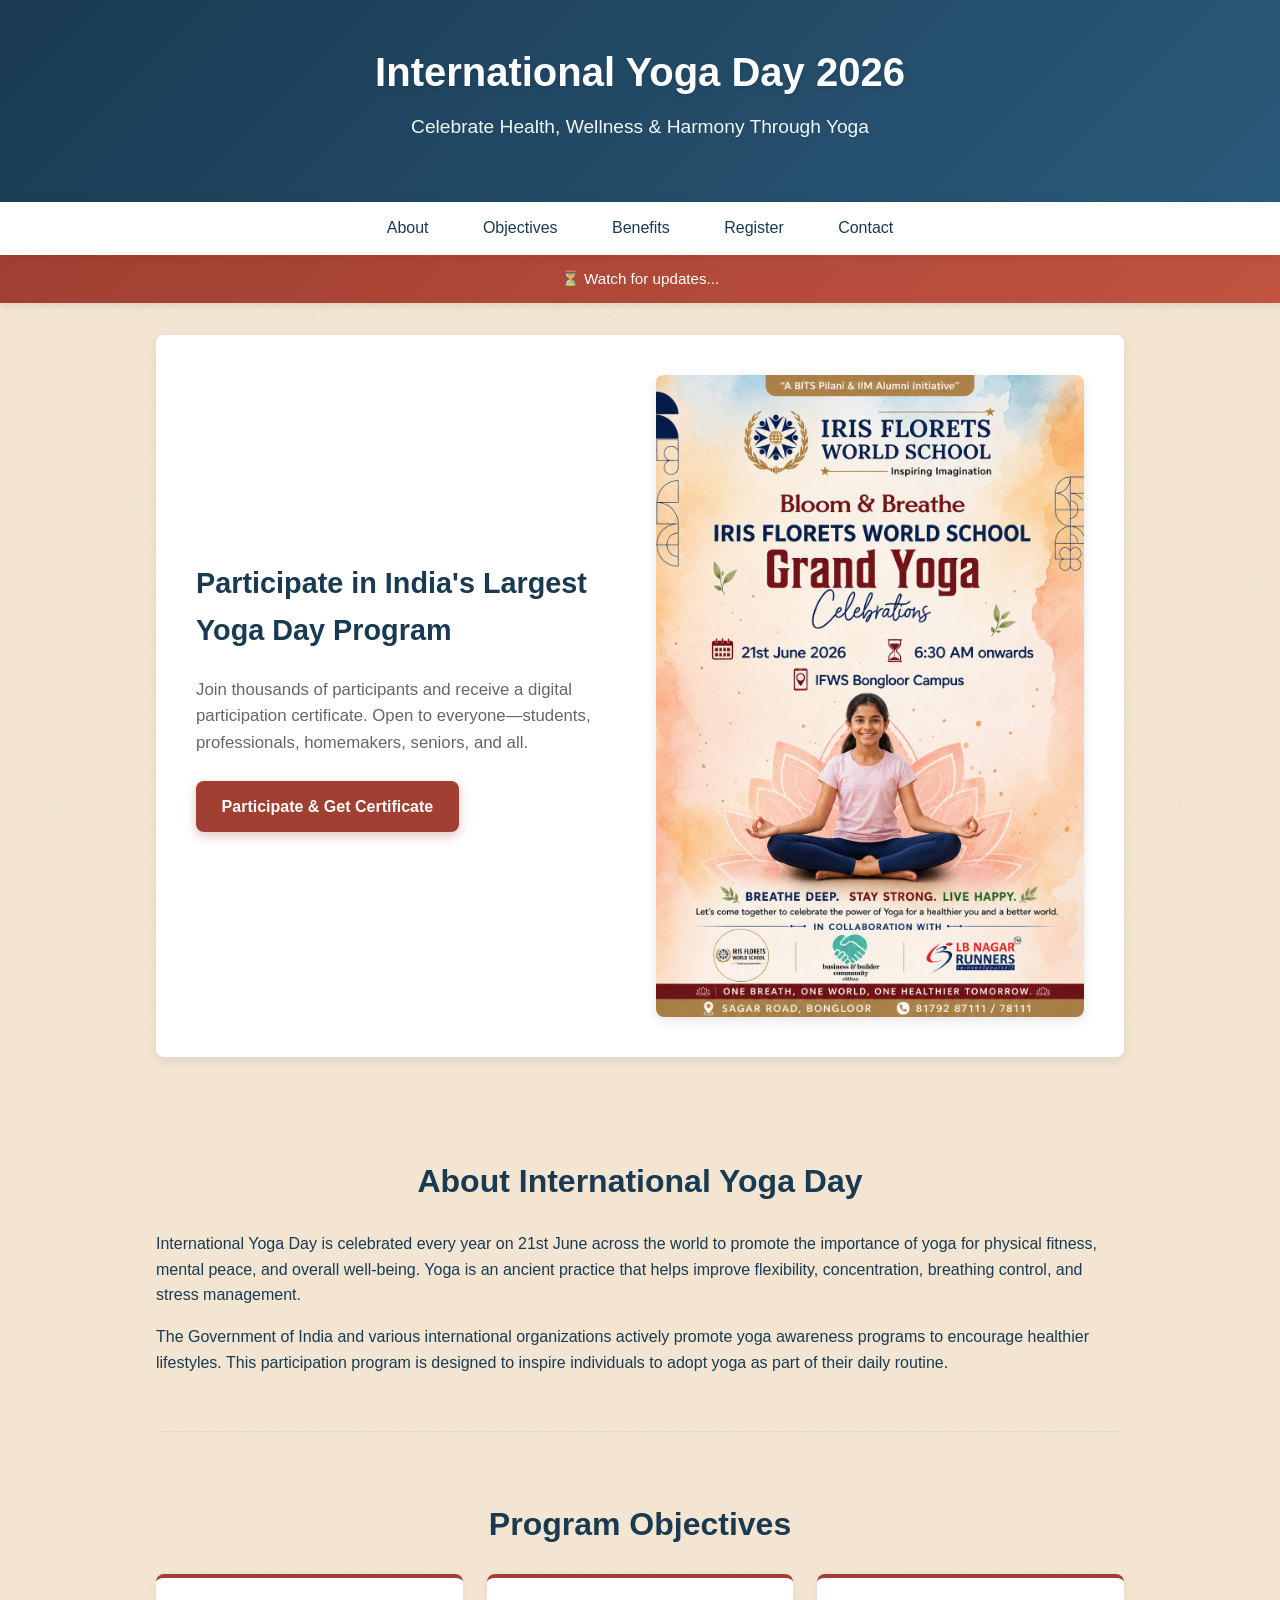
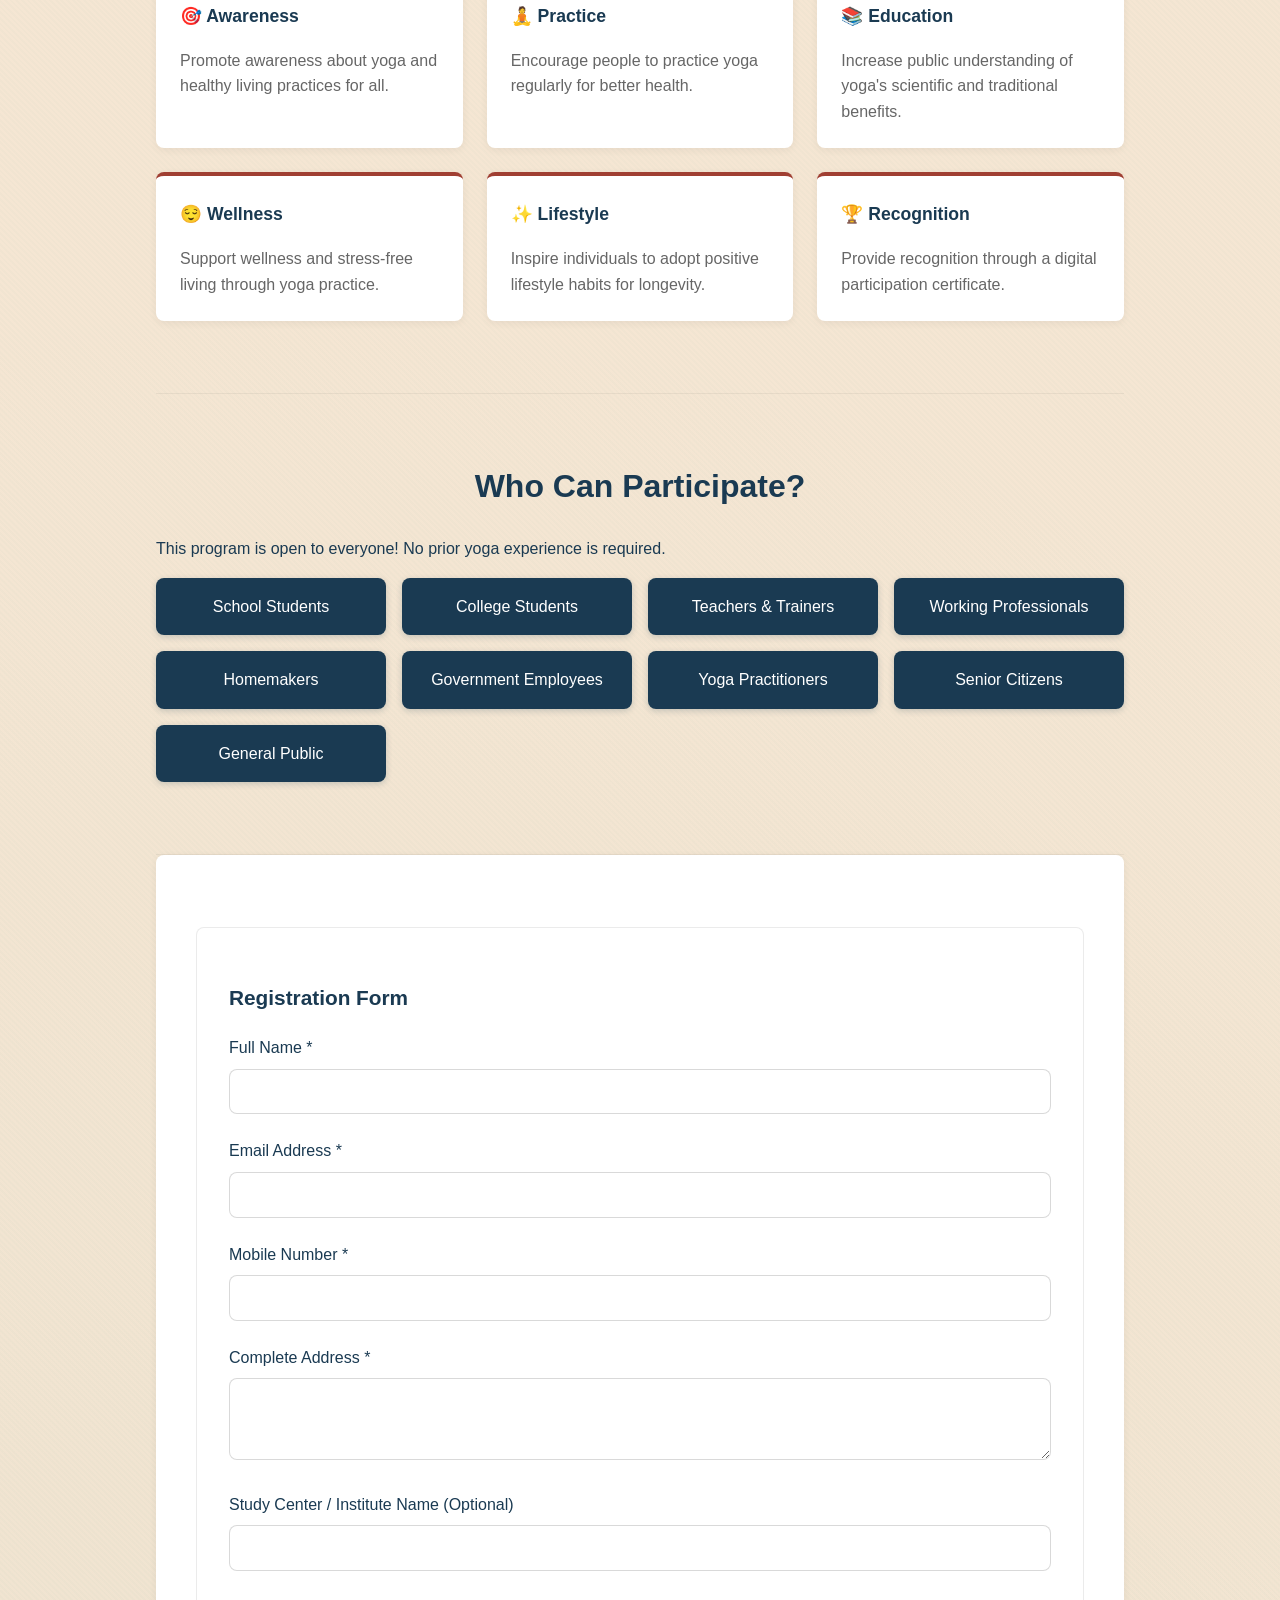
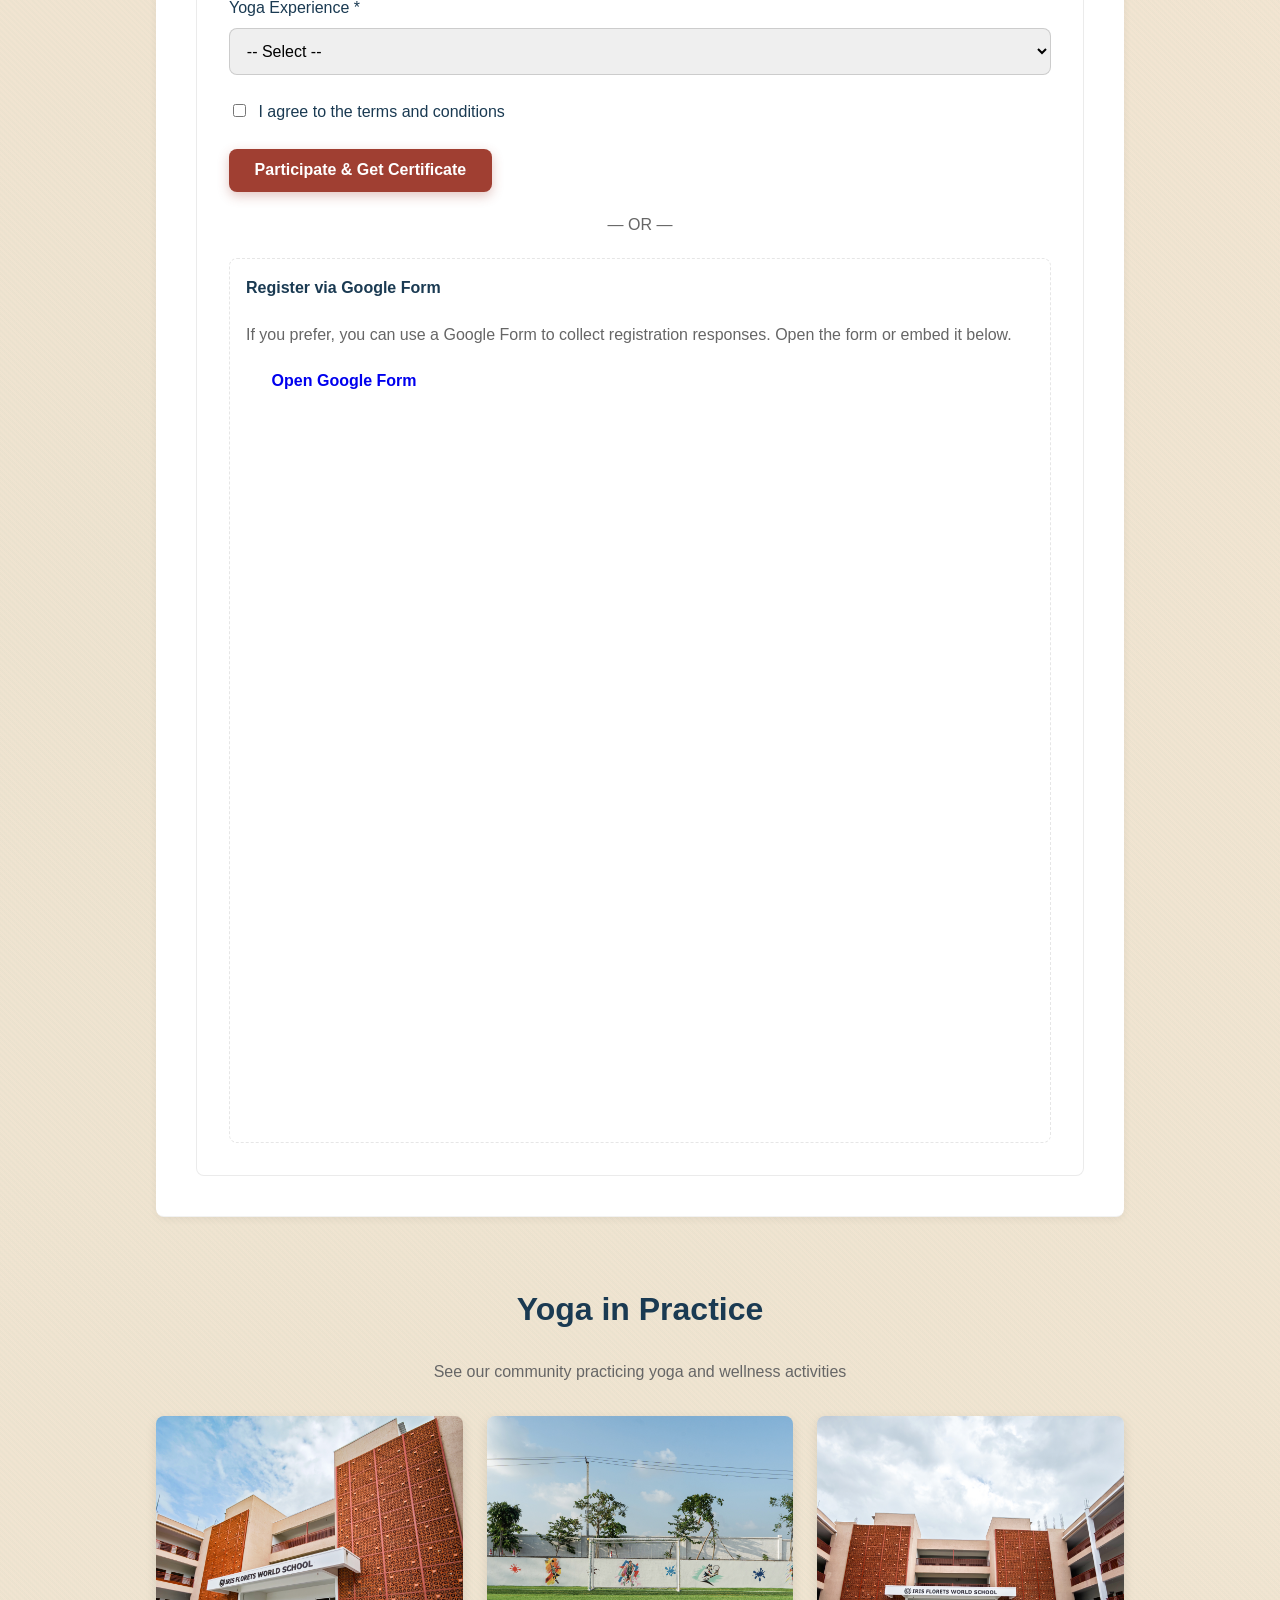
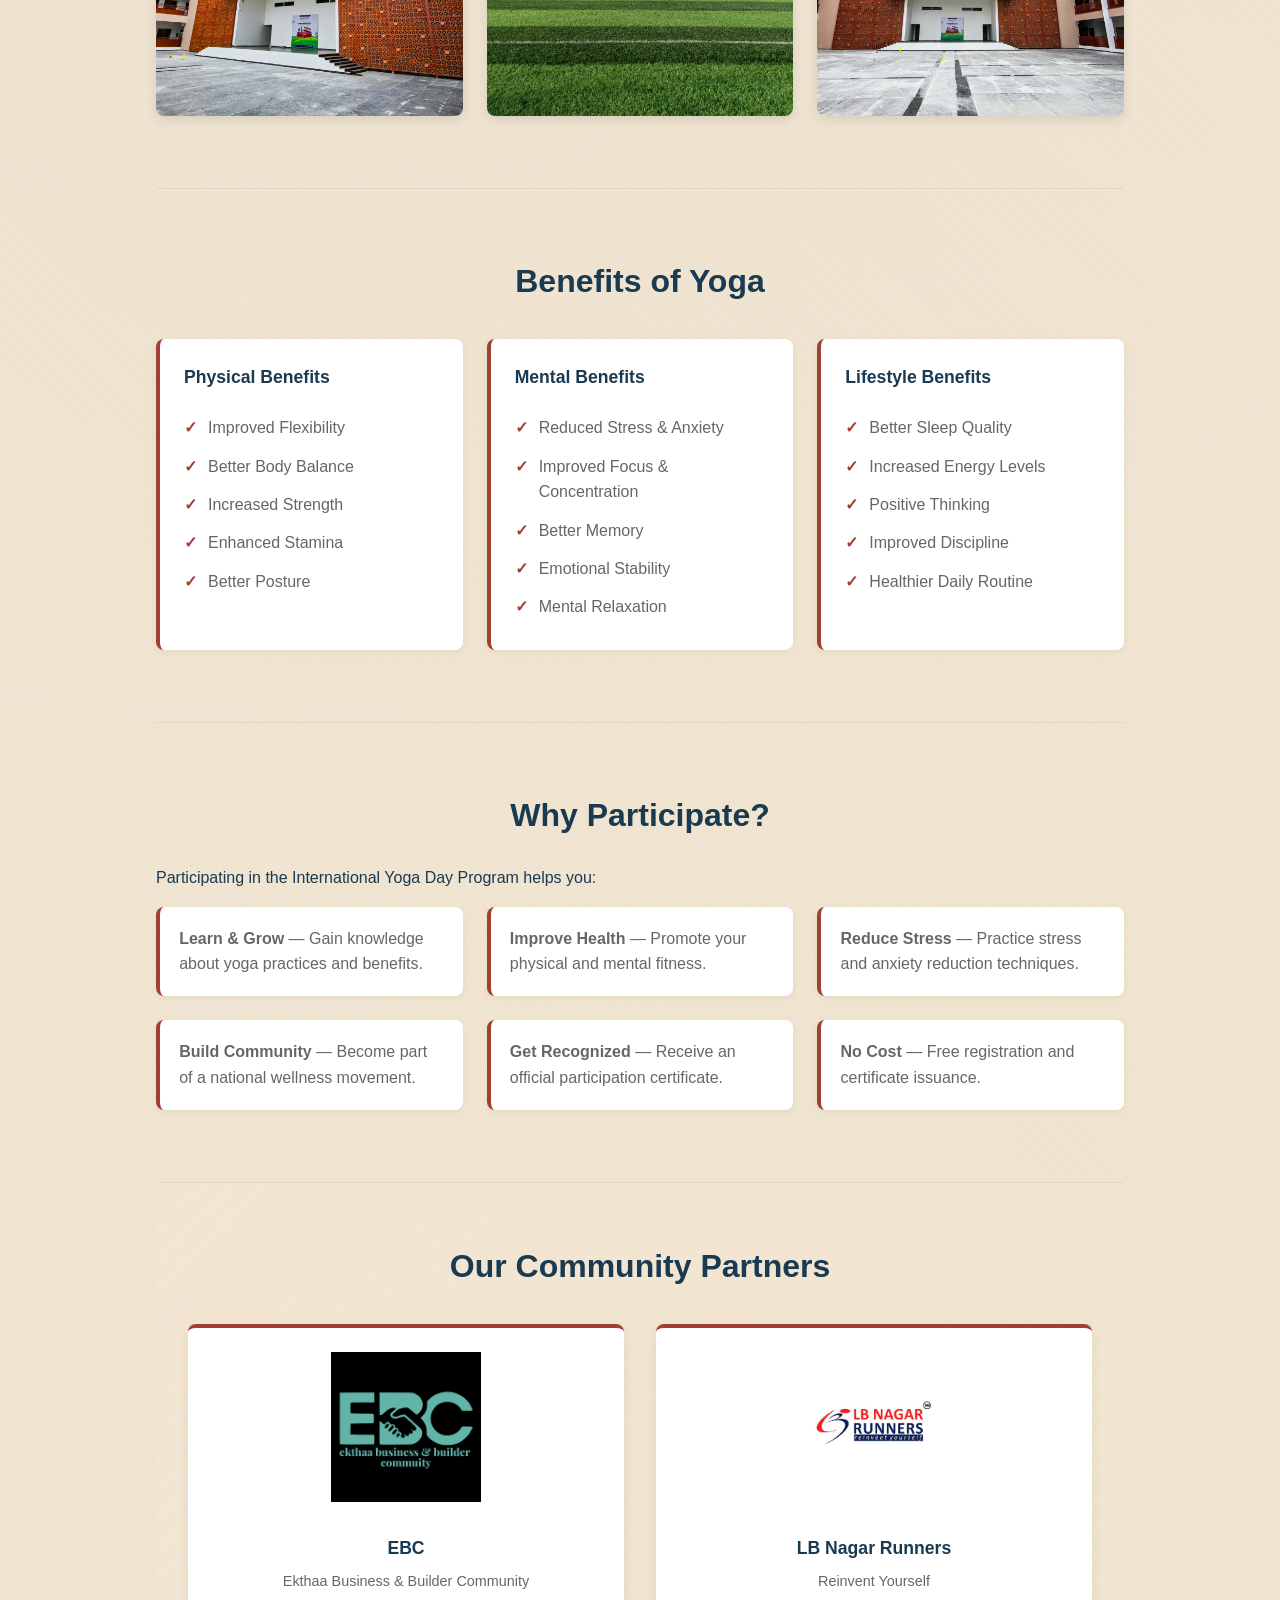
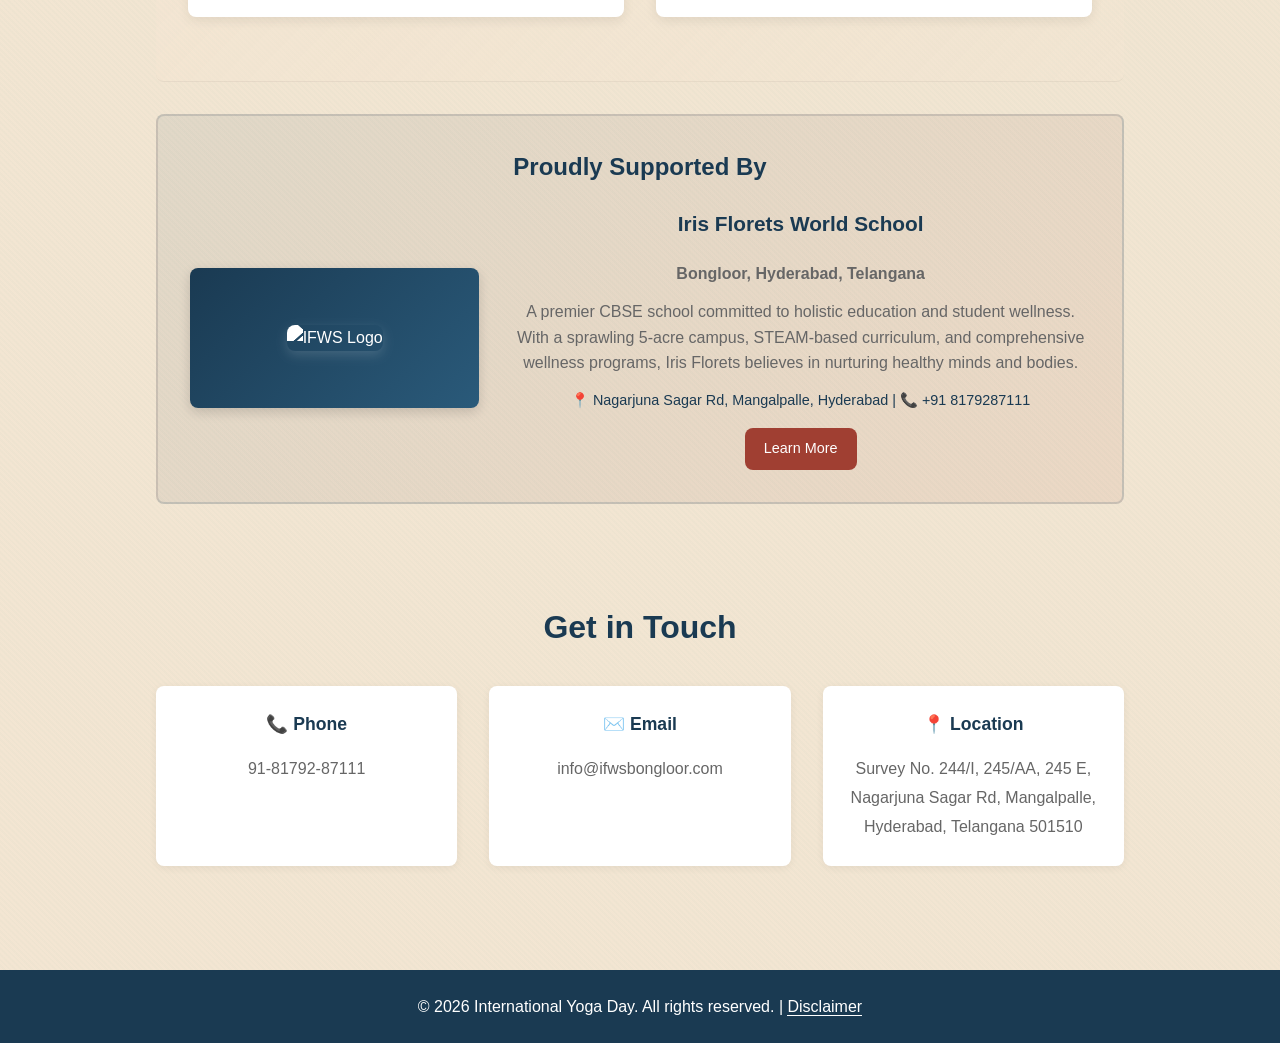
==== served_index.html @ ea33bbc0 "yogaday" ====
<!doctype html>
<html lang="en">
<head>
  <meta charset="utf-8" />
  <meta name="viewport" content="width=device-width,initial-scale=1" />
  <title>International Yoga Day 2026 — Participate & Get Certificate</title>
  <link rel="stylesheet" href="styles.css" />
  <script type="text/javascript" src="https://cdn.jsdelivr.net/npm/@emailjs/browser@3/dist/index.min.js"></script>
</head>
<body>
  <header class="site-header">
    <div class="container">
      <div class="header-content">
        <h1>International Yoga Day 2026</h1>
        <p class="subtitle">Celebrate Health, Wellness & Harmony Through Yoga</p>
      </div>
    </div>
  </header>

  <nav class="navbar">
    <div class="container">
      <ul>
        <li><a href="#about">About</a></li>
        <li><a href="#objectives">Objectives</a></li>
        <li><a href="#benefits">Benefits</a></li>
        <li><a href="#register">Register</a></li>
        <li><a href="#contact">Contact</a></li>
      </ul>
    </div>
  </nav>

  <div class="update-banner">
    <p>⏳ Watch for updates...</p>
  </div>

  <main class="container">
    <!-- Hero Section -->
    <section class="hero">
      <div class="hero-text">
        <h2>Participate in India's Largest Yoga Day Program</h2>
        <p>Join thousands of participants and receive a digital participation certificate. Open to everyone—students, professionals, homemakers, seniors, and all.</p>
        <a class="button button-primary" href="#register">Participate & Get Certificate</a>
      </div>
      <img class="hero-image" src="assets/whatsapp.jpg" alt="International Yoga Day" />
    </section>

    <!-- About Section -->
    <section id="about" class="section">
      <h2>About International Yoga Day</h2>
      <p>International Yoga Day is celebrated every year on 21st June across the world to promote the importance of yoga for physical fitness, mental peace, and overall well-being. Yoga is an ancient practice that helps improve flexibility, concentration, breathing control, and stress management.</p>
      <p>The Government of India and various international organizations actively promote yoga awareness programs to encourage healthier lifestyles. This participation program is designed to inspire individuals to adopt yoga as part of their daily routine.</p>
    </section>

    <!-- Objectives Section -->
    <section id="objectives" class="section">
      <h2>Program Objectives</h2>
      <div class="grid-2">
        <div class="card">
          <h3>🎯 Awareness</h3>
          <p>Promote awareness about yoga and healthy living practices for all.</p>
        </div>
        <div class="card">
          <h3>🧘 Practice</h3>
          <p>Encourage people to practice yoga regularly for better health.</p>
        </div>
        <div class="card">
          <h3>📚 Education</h3>
          <p>Increase public understanding of yoga's scientific and traditional benefits.</p>
        </div>
        <div class="card">
          <h3>😌 Wellness</h3>
          <p>Support wellness and stress-free living through yoga practice.</p>
        </div>
        <div class="card">
          <h3>✨ Lifestyle</h3>
          <p>Inspire individuals to adopt positive lifestyle habits for longevity.</p>
        </div>
        <div class="card">
          <h3>🏆 Recognition</h3>
          <p>Provide recognition through a digital participation certificate.</p>
        </div>
      </div>
    </section>

    <!-- Who Can Participate -->
    <section class="section">
      <h2>Who Can Participate?</h2>
      <p>This program is open to everyone! No prior yoga experience is required.</p>
      <div class="grid-3">
        <div class="participant-type">School Students</div>
        <div class="participant-type">College Students</div>
        <div class="participant-type">Teachers & Trainers</div>
        <div class="participant-type">Working Professionals</div>
        <div class="participant-type">Homemakers</div>
        <div class="participant-type">Government Employees</div>
        <div class="participant-type">Yoga Practitioners</div>
        <div class="participant-type">Senior Citizens</div>
        <div class="participant-type">General Public</div>
      </div>
    </section>

    <!-- Registration Section -->
    <section id="register" class="section registration-section">
      <div class="form-container">
        <h3>Registration Form</h3>
        <form id="yogaForm" onsubmit="handleFormSubmit(event)">
          <div class="form-group">
            <label for="fullname">Full Name *</label>
            <input type="text" id="fullname" name="fullname" required>
          </div>
          <div class="form-group">
            <label for="email">Email Address *</label>
            <input type="email" id="email" name="email" required>
          </div>
          <div class="form-group">
            <label for="mobile">Mobile Number *</label>
            <input type="tel" id="mobile" name="mobile" required>
          </div>
          <div class="form-group">
            <label for="address">Complete Address *</label>
            <textarea id="address" name="address" required rows="3"></textarea>
          </div>
          <div class="form-group">
            <label for="center">Study Center / Institute Name (Optional)</label>
            <input type="text" id="center" name="center">
          </div>
          <div class="form-group">
            <label for="experience">Yoga Experience *</label>
            <select id="experience" name="experience" required>
              <option value="">-- Select --</option>
              <option value="beginner">Beginner (No experience)</option>
              <option value="intermediate">Intermediate (1-2 years)</option>
              <option value="advanced">Advanced (2+ years)</option>
            </select>
          </div>
          <div class="form-group">
            <label>
              <input type="checkbox" name="agree" required>
              I agree to the terms and conditions
            </label>
          </div>
          <button type="submit" class="button button-primary">Participate & Get Certificate</button>
        </form>
        <div id="successMessage" style="display:none;" class="success-message">
          ✓ Registration successful! Your certificate number is: <strong id="certNumber"></strong>
        </div>

        <div class="or-separator" style="text-align:center; margin:1.25rem 0; color:var(--muted);">— OR —</div>

        <div id="googleFormSection" class="google-form-section" style="border:1px dashed #e6e6e6; padding:1rem; border-radius:8px;">
          <h4 style="margin-top:0;">Register via Google Form</h4>
          <p style="margin:0 0 0.5rem 0; color:var(--muted);">If you prefer, you can use a Google Form to collect registration responses. Open the form or embed it below.</p>
          <p style="margin:0 0 0.75rem 0;">
            <a id="openGoogleFormBtn" class="button" href="https://docs.google.com/forms/d/e/FORM_ID/viewform" target="_blank">Open Google Form</a>
          </p>
          <div class="google-form-embed" style="max-width:900px;">
            <!-- Replace FORM_ID in the src attribute with your Google Form's ID (see GOOGLE_FORM_SETUP.md) -->
            <iframe id="googleFormIframe" src="https://docs.google.com/forms/d/e/FORM_ID/viewform?embedded=true" width="100%" height="700" frameborder="0" marginheight="0" marginwidth="0">Loading…</iframe>
          </div>
        </div>
      </div>
    </section>

    <!-- Yoga Gallery Section -->
    <section class="section">
      <h2>Yoga in Practice</h2>
      <p style="text-align: center; color: var(--muted);">See our community practicing yoga and wellness activities</p>
      <div class="gallery">
        <div class="gallery-item">
          <img src="assets/yoga1.jpg" alt="Yoga practice session 1">
        </div>
        <div class="gallery-item">
          <img src="assets/yoga2.jpg" alt="Yoga practice session 2">
        </div>
        <div class="gallery-item">
          <img src="assets/yoga3.jpg" alt="Yoga practice session 3">
        </div>
      </div>
    </section>

    <!-- Benefits Section -->
    <section id="benefits" class="section">
      <h2>Benefits of Yoga</h2>
      <div class="benefits-grid">
        <div class="benefit-card">
          <h3>Physical Benefits</h3>
          <ul>
            <li>Improved Flexibility</li>
            <li>Better Body Balance</li>
            <li>Increased Strength</li>
            <li>Enhanced Stamina</li>
            <li>Better Posture</li>
          </ul>
        </div>
        <div class="benefit-card">
          <h3>Mental Benefits</h3>
          <ul>
            <li>Reduced Stress & Anxiety</li>
            <li>Improved Focus & Concentration</li>
            <li>Better Memory</li>
            <li>Emotional Stability</li>
            <li>Mental Relaxation</li>
          </ul>
        </div>
        <div class="benefit-card">
          <h3>Lifestyle Benefits</h3>
          <ul>
            <li>Better Sleep Quality</li>
            <li>Increased Energy Levels</li>
            <li>Positive Thinking</li>
            <li>Improved Discipline</li>
            <li>Healthier Daily Routine</li>
          </ul>
        </div>
      </div>
    </section>

    <!-- Why Participate Section -->
    <section class="section">
      <h2>Why Participate?</h2>
      <p>Participating in the International Yoga Day Program helps you:</p>
      <div class="grid-2">
        <div class="reason">
          <strong>Learn & Grow</strong> — Gain knowledge about yoga practices and benefits.
        </div>
        <div class="reason">
          <strong>Improve Health</strong> — Promote your physical and mental fitness.
        </div>
        <div class="reason">
          <strong>Reduce Stress</strong> — Practice stress and anxiety reduction techniques.
        </div>
        <div class="reason">
          <strong>Build Community</strong> — Become part of a national wellness movement.
        </div>
        <div class="reason">
          <strong>Get Recognized</strong> — Receive an official participation certificate.
        </div>
        <div class="reason">
          <strong>No Cost</strong> — Free registration and certificate issuance.
        </div>
      </div>
    </section>

    <!-- Sponsors Section -->
    <section class="section sponsors-section">
      <h2>Our Community Partners</h2>
      <div class="sponsors-grid">
        <div class="sponsor-card">
          <img src="assets/sponsor_ebc.jpg" alt="EBC - Ekthaa Business & Builder Community">
          <h3>EBC</h3>
          <p>Ekthaa Business & Builder Community</p>
        </div>
        <div class="sponsor-card">
          <img src="assets/sponsor_lbnagar.jpg" alt="LB Nagar Runners">
          <h3>LB Nagar Runners</h3>
          <p>Reinvent Yourself</p>
        </div>
      </div>
    </section>

    <!-- Proud Supporter Section -->
    <section class="sponsor-section">
      <h2 style="margin-top: 0;">Proudly Supported By</h2>
      <div class="sponsor-content">
        <div class="sponsor-logo">
          <div style="background: linear-gradient(135deg, var(--accent) 0%, var(--accent-light) 100%); padding: 1.5rem; border-radius: 8px; box-shadow: 0 4px 12px rgba(0,0,0,0.15); display: flex; align-items: center; justify-content: center; min-height: 140px;">
            <img src="assets/IFWS_Logo.pdf" alt="IFWS Logo" style="max-width: 120px; height: auto; filter: brightness(0) invert(1);">
          </div>
        </div>
        <div class="sponsor-info">
          <h3>Iris Florets World School</h3>
          <p><strong>Bongloor, Hyderabad, Telangana</strong></p>
          <p>A premier CBSE school committed to holistic education and student wellness. With a sprawling 5-acre campus, STEAM-based curriculum, and comprehensive wellness programs, Iris Florets believes in nurturing healthy minds and bodies.</p>
          <p style="margin-bottom: 0; font-size: 0.9rem; color: var(--accent);">📍 Nagarjuna Sagar Rd, Mangalpalle, Hyderabad | 📞 +91 8179287111</p>
          <a href="https://ifwsbongloor.com/cbse-school-in-bongloor-hyderabad/" class="sponsor-link" target="_blank">Learn More</a>
        </div>
      </div>
    </section>

    <!-- Contact Section -->
    <section id="contact" class="section contact-section">
      <h2>Get in Touch</h2>
      <div class="contact-info">
        <div class="contact-item">
          <h3>📞 Phone</h3>
          <p>91-81792-87111</p>
        </div>
        <div class="contact-item">
          <h3>✉️ Email</h3>
          <p>info@ifwsbongloor.com</p>
        </div>
        <div class="contact-item">
          <h3>📍 Location</h3>
          <p>Survey No. 244/I, 245/AA, 245 E, Nagarjuna Sagar Rd, Mangalpalle, Hyderabad, Telangana 501510</p>
        </div>
      </div>
    </section>
  </main>

  <footer class="site-footer">
    <div class="container">
      <p>&copy; 2026 International Yoga Day. All rights reserved. | <a href="#disclaimer">Disclaimer</a></p>
    </div>
  </footer>

  <script>
    // Initialize EmailJS (configure with your EmailJS public key)
    // Sign up at https://www.emailjs.com and replace the placeholder below
    // Use the public key from your EmailJS account (Account → API Keys)
    emailjs.init("YOUR_PUBLIC_KEY_HERE"); // Replace with your EmailJS public key

    const EMAILJS_SERVICE_ID = "YOUR_SERVICE_ID_HERE"; // Replace with your service ID (e.g. service_xxxxxx)
    const EMAILJS_TEMPLATE_ID = "YOUR_TEMPLATE_ID_HERE"; // Replace with your template ID (e.g. template_xxxxxx)

    // Generate unique registration ID
    function generateRegistrationId() {
      const timestamp = Date.now().toString().slice(-6);
      const random = Math.floor(Math.random() * 900) + 100;
      return `IYD-${new Date().getFullYear()}-${timestamp}${random}`;
    }

    async function handleFormSubmit(event) {
      event.preventDefault();
      
      const name = document.getElementById('fullname').value;
      const email = document.getElementById('email').value;
      const mobile = document.getElementById('mobile').value;
      const address = document.getElementById('address').value;
      const center = document.getElementById('center').value;
      const experience = document.getElementById('experience').value;
      
      const regId = generateRegistrationId();
      
      // Show loading state
      const submitBtn = document.querySelector('button[type="submit"]');
      const originalText = submitBtn.textContent;
      submitBtn.disabled = true;
      submitBtn.textContent = 'Processing...';
      
      try {
        // Send email to participant
        const participantResponse = await emailjs.send(EMAILJS_SERVICE_ID, EMAILJS_TEMPLATE_ID, {
          to_email: email,
          to_name: name,
          reg_id: regId,
          participant_name: name,
          participant_email: email,
          participant_mobile: mobile,
          participant_address: address,
          participant_center: center || 'Not specified',
          participant_experience: experience,
          email_type: 'participant'
        });

        // Send email to admin
        const adminResponse = await emailjs.send(EMAILJS_SERVICE_ID, EMAILJS_TEMPLATE_ID, {
          to_email: 'ifwsbonglooryogaday@gmail.com',
          to_name: 'Yoga Day Admin',
          reg_id: regId,
          participant_name: name,
          participant_email: email,
          participant_mobile: mobile,
          participant_address: address,
          participant_center: center || 'Not specified',
          participant_experience: experience,
          email_type: 'admin',
          submission_date: new Date().toLocaleString()
        });

        // Store in localStorage
        const registration = {
          name, email, mobile, address, center, experience,
          regId,
          date: new Date().toISOString()
        };
        localStorage.setItem('yogaReg_' + regId, JSON.stringify(registration));
        
        // Show success message
        document.getElementById('yogaForm').style.display = 'none';
        document.getElementById('successMessage').style.display = 'block';
        document.getElementById('successMessage').innerHTML = `
          <div style="text-align: center; padding: 2rem;">
            <h3 style="color: var(--secondary); margin-bottom: 1rem;">✓ Registration Successful!</h3>
            <p style="font-size: 1rem; margin: 0.5rem 0;">Your unique Registration ID:</p>
            <p style="font-size: 1.4rem; font-weight: bold; color: var(--accent); margin: 1rem 0; font-family: monospace;">
              ${regId}
            </p>
            <p style="font-size: 0.9rem; color: var(--muted); margin: 1rem 0;">
              A confirmation email has been sent to <strong>${email}</strong>
            </p>
            <p style="font-size: 0.85rem; color: var(--muted);">
              Please keep your Registration ID for future reference
            </p>
          </div>
        `;
        
        document.getElementById('successMessage').scrollIntoView({ behavior: 'smooth' });
      } catch (error) {
        console.error('Error sending email:', error);
        
        // Store registration locally even if email fails
        const registration = {
          name, email, mobile, address, center, experience,
          regId,
          date: new Date().toISOString(),
          emailSent: false
        };
        localStorage.setItem('yogaReg_' + regId, JSON.stringify(registration));
        
        // Show success message with warning
        document.getElementById('yogaForm').style.display = 'none';
        document.getElementById('successMessage').style.display = 'block';
        document.getElementById('successMessage').innerHTML = `
          <div style="text-align: center; padding: 2rem;">
            <h3 style="color: var(--secondary); margin-bottom: 1rem;">✓ Registration Successful!</h3>
            <p style="font-size: 1rem; margin: 0.5rem 0;">Your unique Registration ID:</p>
            <p style="font-size: 1.4rem; font-weight: bold; color: var(--accent); margin: 1rem 0; font-family: monospace;">
              ${regId}
            </p>
            <p style="font-size: 0.9rem; color: var(--secondary); margin: 1rem 0;">
              ⚠️ Email service is not configured. Please contact us at info@ifwsbongloor.com
            </p>
          </div>
        `;
        
        document.getElementById('successMessage').scrollIntoView({ behavior: 'smooth' });
      }
      
      submitBtn.disabled = false;
      submitBtn.textContent = originalText;
    }

    // Smooth scrolling for navigation
    document.querySelectorAll('a[href^="#"]').forEach(anchor => {
      anchor.addEventListener('click', function (e) {
        e.preventDefault();
        const target = document.querySelector(this.getAttribute('href'));
        if (target) {
          target.scrollIntoView({ behavior: 'smooth' });
        }
      });
    });
  </script>
</body>
</html>
---- styles.css ----
:root{
  --bg:#f5e6d3;
  --accent:#1a3a52;
  --accent-light:#2a5a7a;
  --secondary:#a03f32;
  --gold:#b8860b;
  --coral:#f4a090;
  --muted:#666;
  --text:#1a3a52;
  --maxw:1000px;
  --border-radius:8px;
}

* {
  box-sizing: border-box;
}

body {
  font-family: -apple-system, BlinkMacSystemFont, "Segoe UI", Roboto, Oxygen, Ubuntu, Cantarell, sans-serif;
  background: var(--bg);
  background-image: 
    radial-gradient(circle at 20% 50%, rgba(43, 138, 114, 0.03) 0%, transparent 50%),
    radial-gradient(circle at 80% 80%, rgba(103, 195, 164, 0.03) 0%, transparent 50%),
    repeating-linear-gradient(45deg, transparent, transparent 2px, rgba(43, 138, 114, 0.02) 2px, rgba(43, 138, 114, 0.02) 4px);
  color: var(--text);
  margin: 0;
  line-height: 1.6;
  position: relative;
}

body::before {
  content: '';
  position: fixed;
  top: 0;
  left: 0;
  right: 0;
  bottom: 0;
  background-image: 
    radial-gradient(circle at 25% 25%, rgba(103, 195, 164, 0.05) 1px, transparent 1px),
    radial-gradient(circle at 75% 75%, rgba(43, 138, 114, 0.05) 1px, transparent 1px);
  background-size: 50px 50px, 75px 75px;
  pointer-events: none;
  z-index: -1;
}

/* Layout */
.container {
  max-width: var(--maxw);
  margin: 0 auto;
  padding: 0 1rem;
}

/* Header */
.site-header {
  background: linear-gradient(135deg, #1a3a52 0%, #2a5a7a 100%);
  color: white;
  padding: 2.5rem 0;
  text-align: center;
}

.header-content {
  position: relative;
}

.site-header h1 {
  margin: 0;
  font-size: 2.5rem;
  font-weight: 700;
  text-shadow: 0 2px 4px rgba(0,0,0,0.1);
}

.site-header .subtitle {
  margin-top: 0.5rem;
  font-size: 1.2rem;
  opacity: 0.95;
  font-weight: 300;
}

/* Navigation */
.navbar {
  background: rgba(255,255,255,0.98);
  box-shadow: 0 2px 8px rgba(0,0,0,0.08);
  position: sticky;
  top: 0;
  z-index: 100;
}

.navbar ul {
  list-style: none;
  margin: 0;
  padding: 0;
  display: flex;
  flex-wrap: wrap;
  justify-content: center;
  gap: 1rem;
}

.navbar a {
  display: inline-block;
  padding: 0.8rem 1.2rem;
  text-decoration: none;
  color: var(--accent);
  font-weight: 500;
  border-bottom: 2px solid transparent;
  transition: all 0.3s ease;
}

.navbar a:hover {
  border-bottom-color: var(--secondary);
  color: var(--secondary);
}

/* Update Banner */
.update-banner {
  background: linear-gradient(135deg, var(--secondary) 0%, #c15340 100%);
  color: white;
  padding: 0.75rem;
  text-align: center;
  font-weight: 500;
  box-shadow: 0 2px 8px rgba(0,0,0,0.1);
}

.update-banner p {
  margin: 0;
  font-size: 0.95rem;
}

/* Gallery */
.gallery {
  display: grid;
  grid-template-columns: repeat(auto-fit, minmax(300px, 1fr));
  gap: 1.5rem;
  margin: 2rem 0;
}

.gallery-item {
  position: relative;
  border-radius: var(--border-radius);
  overflow: hidden;
  box-shadow: 0 4px 12px rgba(0,0,0,0.1);
  transition: transform 0.3s ease, box-shadow 0.3s ease;
}

.gallery-item:hover {
  transform: translateY(-8px);
  box-shadow: 0 8px 20px rgba(0,0,0,0.15);
}

.gallery-item img {
  width: 100%;
  height: 300px;
  object-fit: cover;
  display: block;
}

/* Sections */
.section {
  padding: 2.5rem 0;
  border-bottom: 1px solid rgba(0,0,0,0.05);
}

.section:last-of-type {
  border-bottom: none;
}

.section h2 {
  font-size: 2rem;
  color: var(--accent);
  margin-bottom: 1.5rem;
  text-align: center;
}

.section h3 {
  color: var(--accent);
  font-size: 1.3rem;
}

/* Hero */
.hero {
  background: white;
  border-radius: var(--border-radius);
  padding: 2.5rem;
  margin: 2rem 0;
  display: grid;
  grid-template-columns: 1fr 1fr;
  gap: 2rem;
  align-items: center;
  box-shadow: 0 4px 12px rgba(10,20,10,0.08);
}

.hero-text h2 {
  margin-top: 0;
  color: var(--accent);
  font-size: 1.8rem;
}

.hero-text p {
  color: var(--muted);
  font-size: 1.05rem;
  margin-bottom: 1.5rem;
}

.hero-image {
  display: block;
  width: 100%;
  height: auto;
  border-radius: var(--border-radius);
  object-fit: cover;
  box-shadow: 0 4px 12px rgba(0,0,0,0.1);
}

@media (max-width: 768px) {
  .hero {
    grid-template-columns: 1fr;
    padding: 1.5rem;
  }
}

/* Cards & Grid */
.grid-2 {
  display: grid;
  grid-template-columns: repeat(auto-fit, minmax(300px, 1fr));
  gap: 1.5rem;
  margin-bottom: 2rem;
}

.grid-3 {
  display: grid;
  grid-template-columns: repeat(auto-fit, minmax(200px, 1fr));
  gap: 1rem;
  margin-bottom: 2rem;
}

.card {
  background: white;
  padding: 1.5rem;
  border-radius: var(--border-radius);
  box-shadow: 0 2px 8px rgba(0,0,0,0.06);
  border-top: 4px solid var(--secondary);
  transition: transform 0.3s ease, box-shadow 0.3s ease;
}

.card:hover {
  transform: translateY(-4px);
  box-shadow: 0 6px 16px rgba(0,0,0,0.1);
}

.card h3 {
  margin-top: 0;
  font-size: 1.1rem;
}

.card p {
  margin: 0;
  color: var(--muted);
}

/* Participant Types */
.participant-type {
  background: var(--accent);
  color: white;
  padding: 1rem;
  border-radius: var(--border-radius);
  text-align: center;
  font-weight: 500;
  box-shadow: 0 2px 6px rgba(26,58,82,0.2);
}

/* Steps */
.steps {
  display: grid;
  grid-template-columns: repeat(auto-fit, minmax(150px, 1fr));
  gap: 1rem;
  margin: 2rem 0;
}

.step {
  text-align: center;
  padding: 1.5rem;
  background: white;
  border-radius: var(--border-radius);
  box-shadow: 0 2px 8px rgba(0,0,0,0.06);
}

.step-number {
  display: inline-block;
  width: 50px;
  height: 50px;
  background: var(--secondary);
  color: white;
  border-radius: 50%;
  line-height: 50px;
  font-weight: bold;
  font-size: 1.3rem;
  margin-bottom: 1rem;
}

.step h3 {
  margin: 0.5rem 0;
  font-size: 1rem;
}

.step p {
  color: var(--muted);
  font-size: 0.9rem;
  margin: 0;
}

/* Forms */
.registration-section {
  background: white;
  padding: 2.5rem;
  border-radius: var(--border-radius);
  box-shadow: 0 2px 8px rgba(0,0,0,0.06);
}

.form-container {
  background: white;
  padding: 2rem;
  border-radius: var(--border-radius);
  border: 1px solid rgba(0,0,0,0.08);
  margin-top: 2rem;
}

.form-group {
  margin-bottom: 1.5rem;
}

.form-group label {
  display: block;
  margin-bottom: 0.5rem;
  font-weight: 500;
  color: var(--text);
}

.form-group input,
.form-group textarea,
.form-group select {
  width: 100%;
  padding: 0.8rem;
  border: 1px solid rgba(0,0,0,0.15);
  border-radius: var(--border-radius);
  font-family: inherit;
  font-size: 1rem;
}

.form-group input:focus,
.form-group textarea:focus,
.form-group select:focus {
  outline: none;
  border-color: var(--accent);
  box-shadow: 0 0 0 3px rgba(43,138,114,0.1);
}

.form-group textarea {
  resize: vertical;
}

.form-group input[type="checkbox"] {
  width: auto;
  margin-right: 0.5rem;
}

/* Buttons */
.button {
  display: inline-block;
  padding: 0.8rem 1.6rem;
  border: none;
  border-radius: var(--border-radius);
  text-decoration: none;
  font-weight: 600;
  cursor: pointer;
  transition: all 0.3s ease;
  font-size: 1rem;
}

.button-primary {
  background: var(--secondary);
  color: white;
  box-shadow: 0 4px 12px rgba(160,63,50,0.3);
}

.button-primary:hover {
  background: #8B3E3E;
  box-shadow: 0 6px 16px rgba(160,63,50,0.4);
  transform: translateY(-2px);
}

.button-primary:active {
  transform: translateY(0);
}

/* Success Message */
.success-message {
  background: #e8f5e9;
  border: 2px solid #4caf50;
  color: #2e7d32;
  padding: 1.5rem;
  border-radius: var(--border-radius);
  margin-top: 2rem;
  font-size: 1.1rem;
  text-align: center;
}

/* Benefits */
.benefits-grid {
  display: grid;
  grid-template-columns: repeat(auto-fit, minmax(250px, 1fr));
  gap: 1.5rem;
  margin: 2rem 0;
}

.benefit-card {
  background: white;
  padding: 1.5rem;
  border-radius: var(--border-radius);
  box-shadow: 0 2px 8px rgba(0,0,0,0.06);
  border-left: 4px solid var(--secondary);
}

.benefit-card h3 {
  margin-top: 0;
  font-size: 1.1rem;
}

.benefit-card ul {
  list-style: none;
  padding: 0;
  margin: 0;
}

.benefit-card li {
  padding: 0.4rem 0;
  color: var(--muted);
  position: relative;
  padding-left: 1.5rem;
}

.benefit-card li:before {
  content: "✓";
  position: absolute;
  left: 0;
  color: var(--secondary);
  font-weight: bold;
}

/* Certificate Features */
.cert-feature {
  background: white;
  padding: 1.5rem;
  border-radius: var(--border-radius);
  box-shadow: 0 2px 8px rgba(0,0,0,0.06);
}

.cert-feature h3 {
  margin-top: 0;
  color: var(--accent);
}

.cert-feature ul {
  list-style: none;
  padding: 0;
  margin: 0;
}

.cert-feature li {
  padding: 0.5rem 0;
  color: var(--muted);
  position: relative;
  padding-left: 1.5rem;
}

.cert-feature li:before {
  content: "•";
  position: absolute;
  left: 0;
  color: var(--secondary);
  font-weight: bold;
}

/* Reasons */
.reason {
  background: white;
  padding: 1.2rem;
  border-radius: var(--border-radius);
  box-shadow: 0 2px 6px rgba(0,0,0,0.05);
  color: var(--muted);
  border-left: 4px solid var(--secondary);
}

/* FAQs */
.faq-container {
  display: grid;
  gap: 1.2rem;
  margin: 2rem 0;
}

.faq-item {
  background: white;
  padding: 1.5rem;
  border-radius: var(--border-radius);
  box-shadow: 0 2px 8px rgba(0,0,0,0.06);
  border-top: 3px solid var(--secondary);
}

.faq-item h3 {
  margin: 0 0 0.8rem 0;
  color: var(--accent);
  font-size: 1rem;
}

.faq-item p {
  margin: 0;
  color: var(--muted);
  line-height: 1.6;
}

/* Contact Section */
.contact-section {
  text-align: center;
}

.contact-info {
  display: grid;
  grid-template-columns: repeat(auto-fit, minmax(200px, 1fr));
  gap: 2rem;
  margin: 2rem 0;
}

.contact-item {
  background: white;
  padding: 1.5rem;
  border-radius: var(--border-radius);
  box-shadow: 0 2px 8px rgba(0,0,0,0.06);
}

.contact-item h3 {
  margin-top: 0;
  color: var(--accent);
  font-size: 1.1rem;
}

.contact-item p {
  margin: 0;
  color: var(--muted);
  line-height: 1.8;
}

/* Sponsor Section */
.sponsors-section {
  background: linear-gradient(135deg, rgba(245, 230, 211, 0.5) 0%, rgba(245, 230, 211, 0.3) 100%);
  border-radius: var(--border-radius);
  padding: 2rem;
}

.sponsors-grid {
  display: grid;
  grid-template-columns: repeat(auto-fit, minmax(250px, 1fr));
  gap: 2rem;
  margin: 2rem 0;
}

.sponsor-card {
  background: white;
  border-radius: var(--border-radius);
  padding: 1.5rem;
  text-align: center;
  box-shadow: 0 4px 12px rgba(0,0,0,0.08);
  transition: transform 0.3s ease, box-shadow 0.3s ease;
  border-top: 4px solid var(--secondary);
}

.sponsor-card:hover {
  transform: translateY(-8px);
  box-shadow: 0 8px 20px rgba(0,0,0,0.12);
}

.sponsor-card img {
  max-width: 200px;
  height: 150px;
  object-fit: contain;
  margin-bottom: 1rem;
}

.sponsor-card h3 {
  margin: 0.5rem 0;
  color: var(--accent);
  font-size: 1.1rem;
}

.sponsor-card p {
  margin: 0;
  color: var(--muted);
  font-size: 0.9rem;
}

/* Sponsor Section */
.sponsor-section {
  background: linear-gradient(135deg, rgba(26, 58, 82, 0.08) 0%, rgba(160, 63, 50, 0.08) 100%);
  border: 2px solid rgba(26, 58, 82, 0.15);
  border-radius: var(--border-radius);
  padding: 2rem;
  margin: 2rem 0;
  text-align: center;
}

.sponsor-content {
  display: grid;
  grid-template-columns: 1fr 2fr;
  gap: 2rem;
  align-items: center;
}

.sponsor-logo {
  text-align: center;
}

.sponsor-logo img {
  max-width: 150px;
  height: auto;
  border-radius: var(--border-radius);
  box-shadow: 0 4px 12px rgba(26, 58, 82, 0.15);
}

.sponsor-info h3 {
  margin-top: 0;
  color: var(--accent);
  font-size: 1.3rem;
}

.sponsor-info p {
  color: var(--muted);
  margin: 0.8rem 0;
}

.sponsor-link {
  display: inline-block;
  margin-top: 1rem;
  padding: 0.6rem 1.2rem;
  background: var(--secondary);
  color: white;
  text-decoration: none;
  border-radius: var(--border-radius);
  font-size: 0.9rem;
  transition: all 0.3s ease;
}

.sponsor-link:hover {
  background: #8B3E3E;
  box-shadow: 0 4px 12px rgba(160, 63, 50, 0.3);
}

@media (max-width: 768px) {
  .sponsor-content {
    grid-template-columns: 1fr;
    gap: 1rem;
  }

  .sponsor-section {
    padding: 1.5rem;
  }
}

/* Footer */
.site-footer {
  background: var(--accent);
  color: white;
  padding: 1.5rem 0;
  text-align: center;
  margin-top: 2rem;
}

.site-footer p {
  margin: 0;
}

.site-footer a {
  color: white;
  text-decoration: none;
  border-bottom: 1px solid white;
}

.site-footer a:hover {
  opacity: 0.8;
}

/* Responsive */
@media (max-width: 768px) {
  .site-header h1 {
    font-size: 1.8rem;
  }

  .site-header .subtitle {
    font-size: 1rem;
  }

  .navbar ul {
    gap: 0.5rem;
  }

  .navbar a {
    padding: 0.6rem 0.8rem;
    font-size: 0.9rem;
  }

  .section h2 {
    font-size: 1.5rem;
  }

  .hero-text h2 {
    font-size: 1.3rem;
  }

  .steps {
    grid-template-columns: repeat(2, 1fr);
  }
}
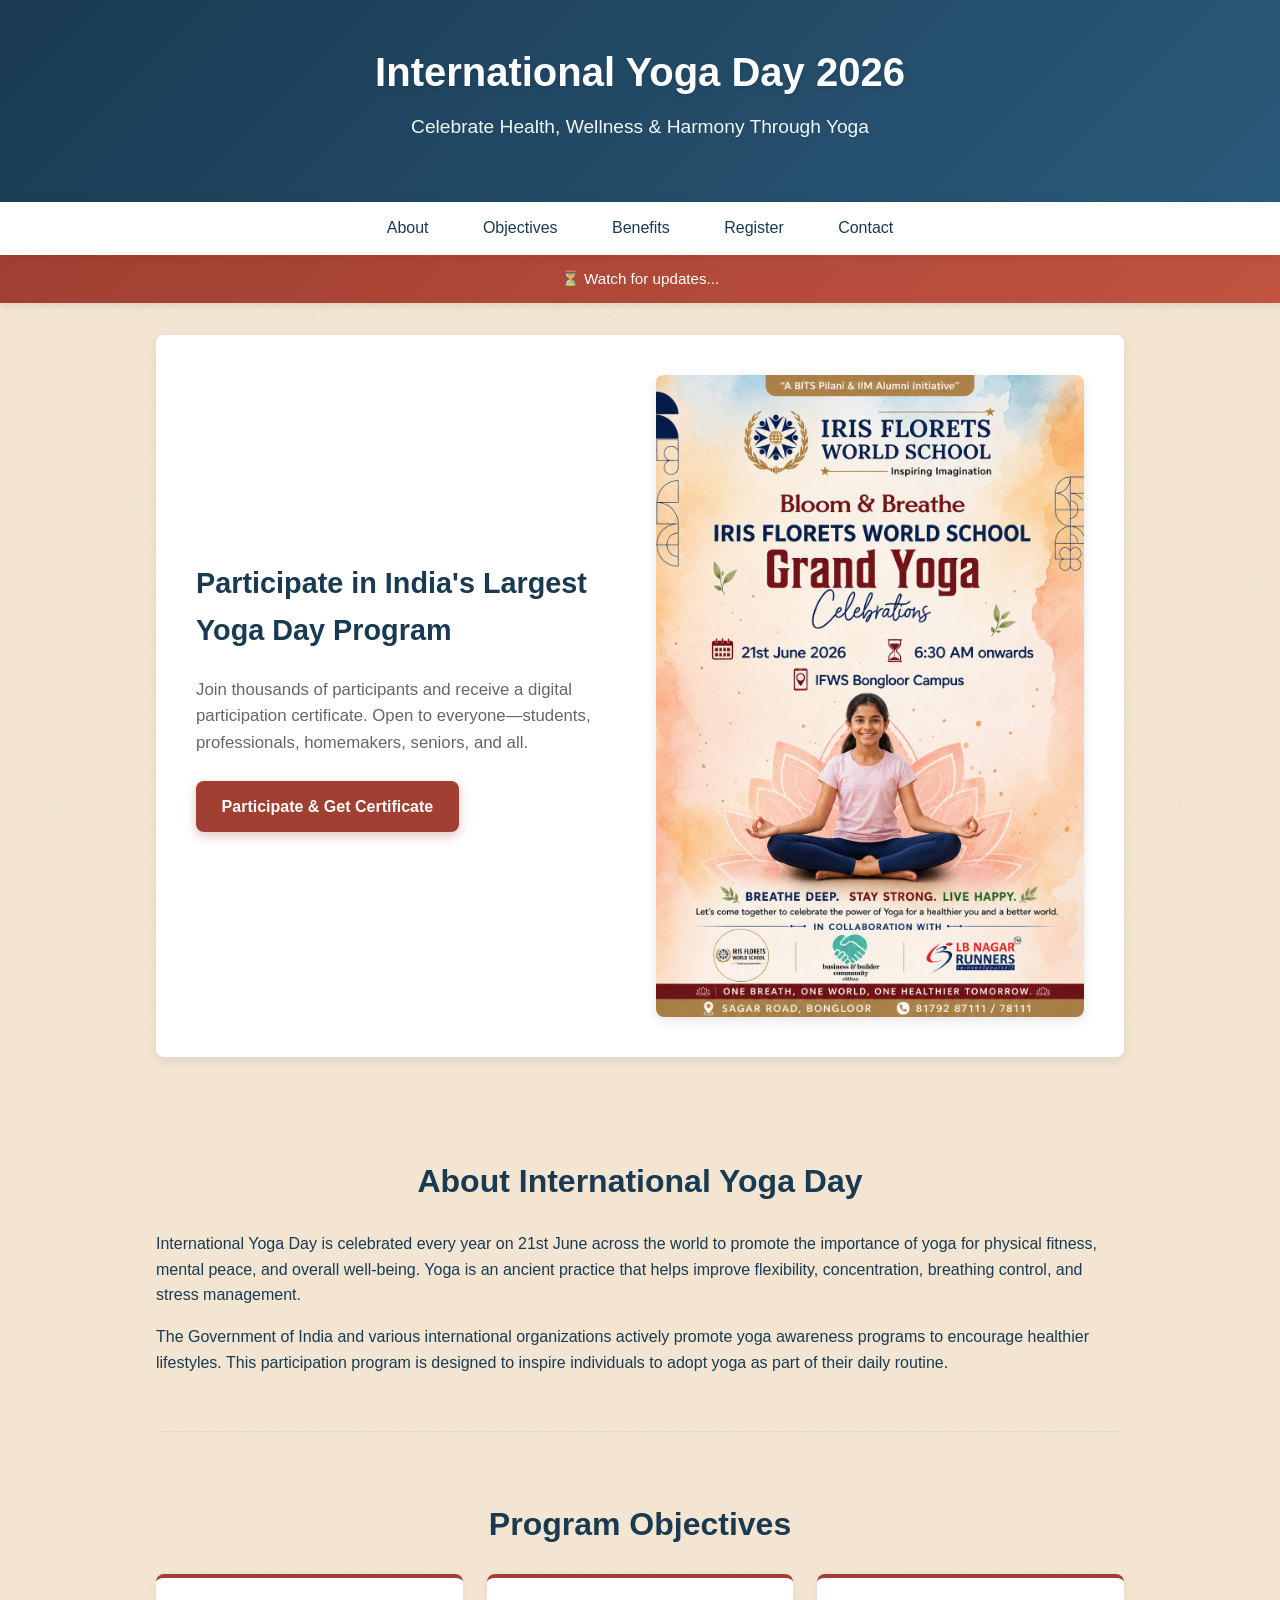
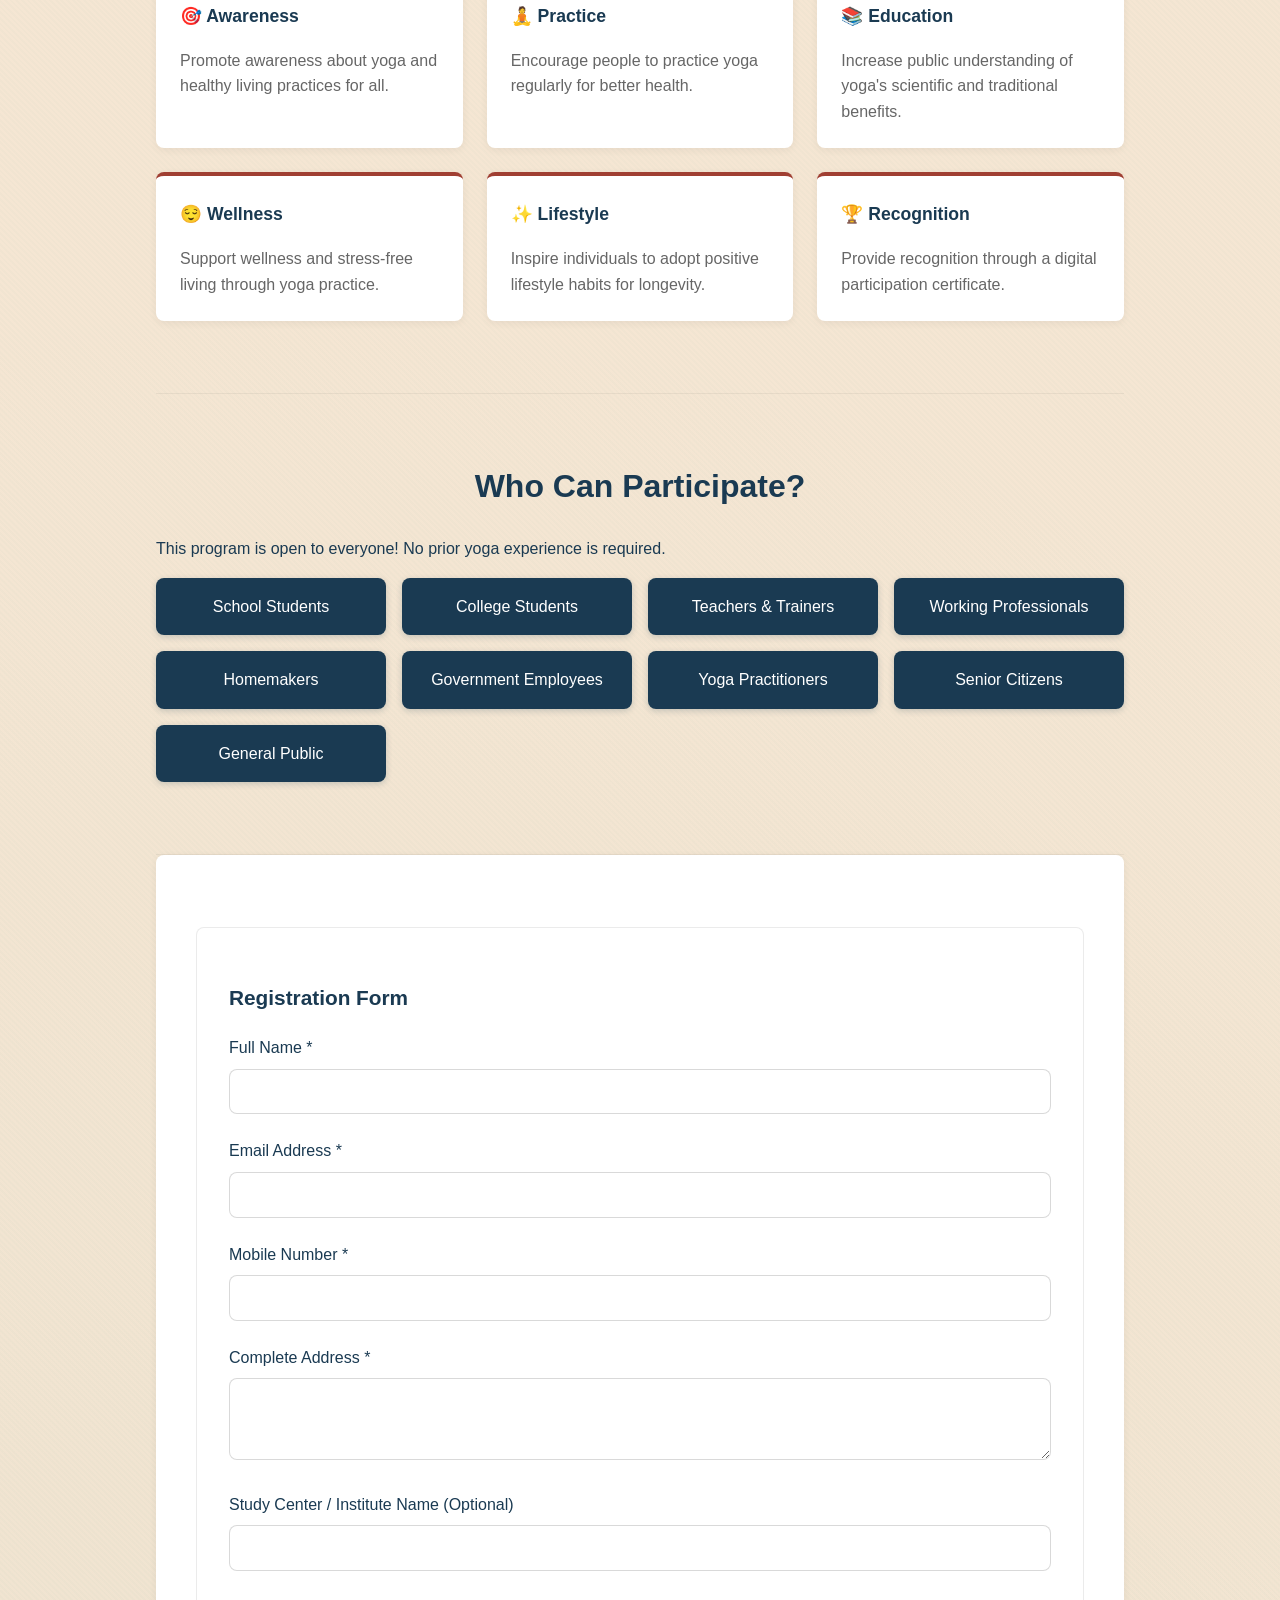
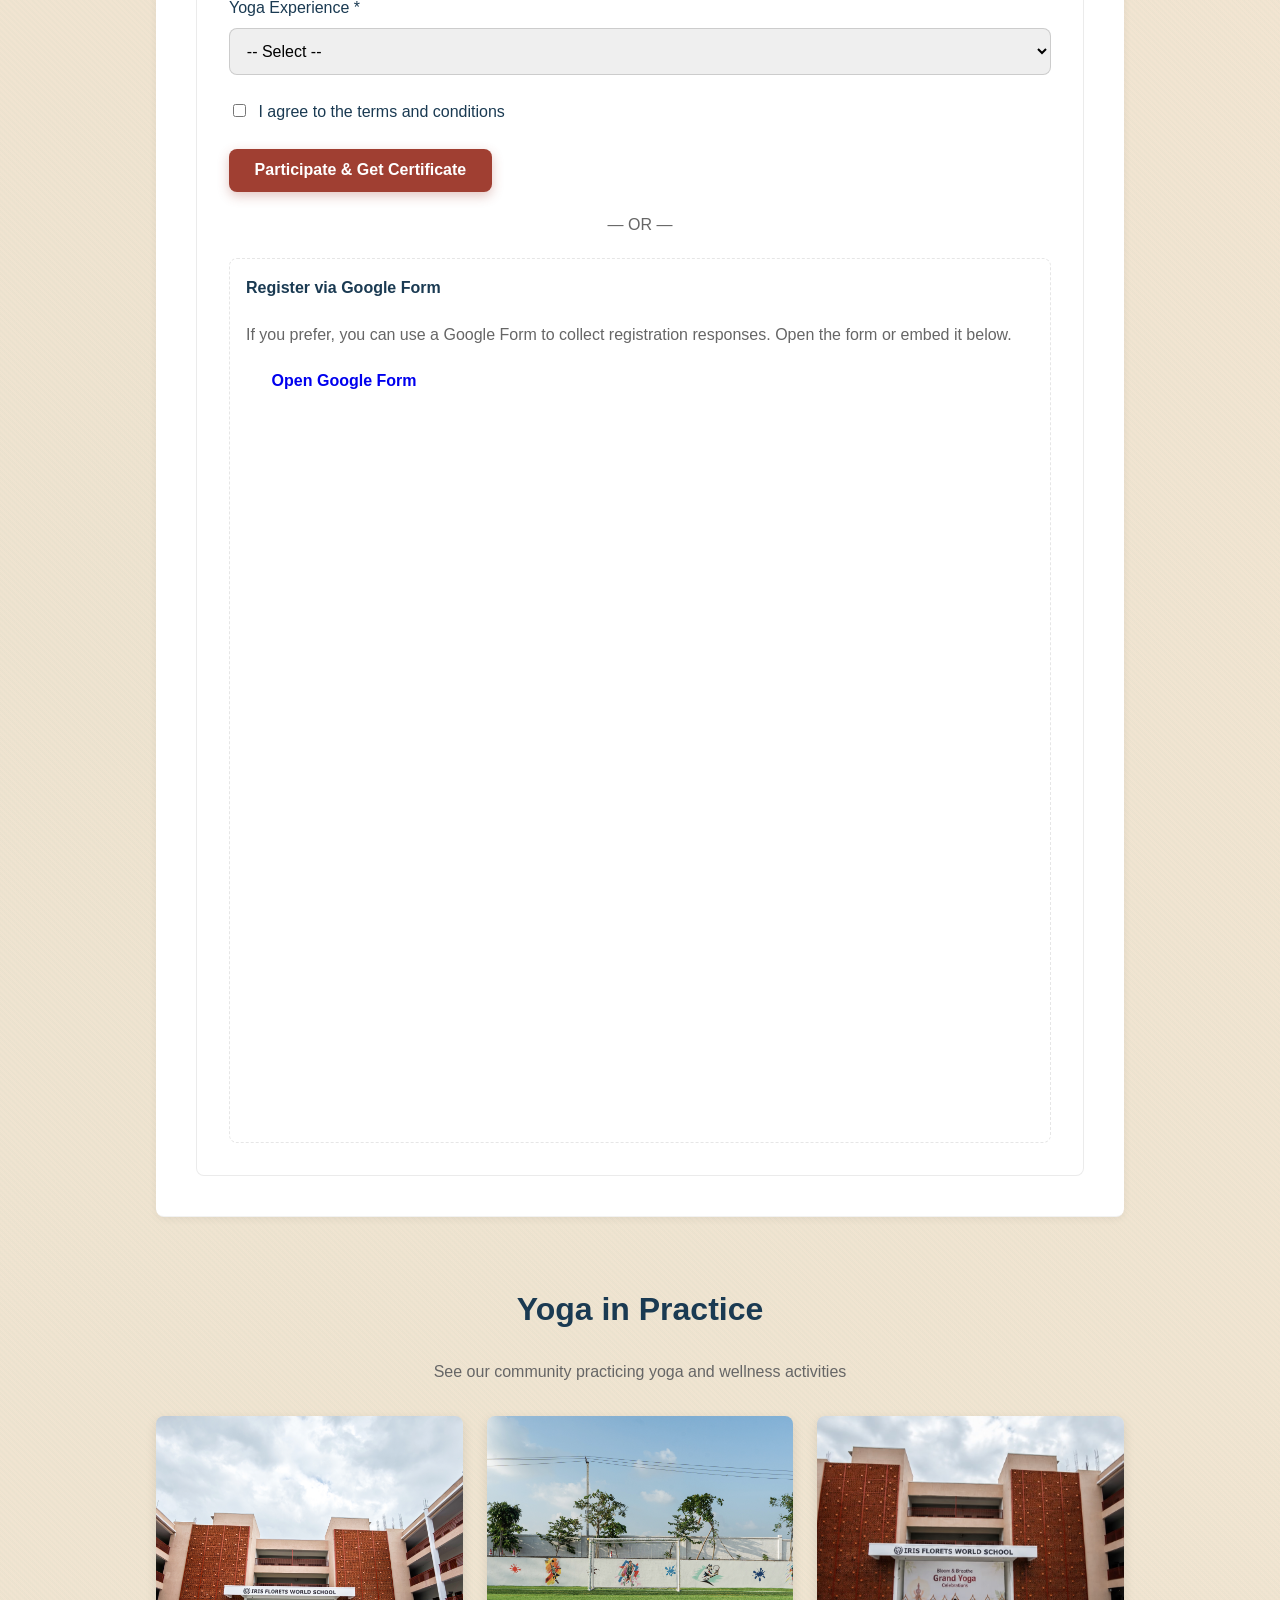
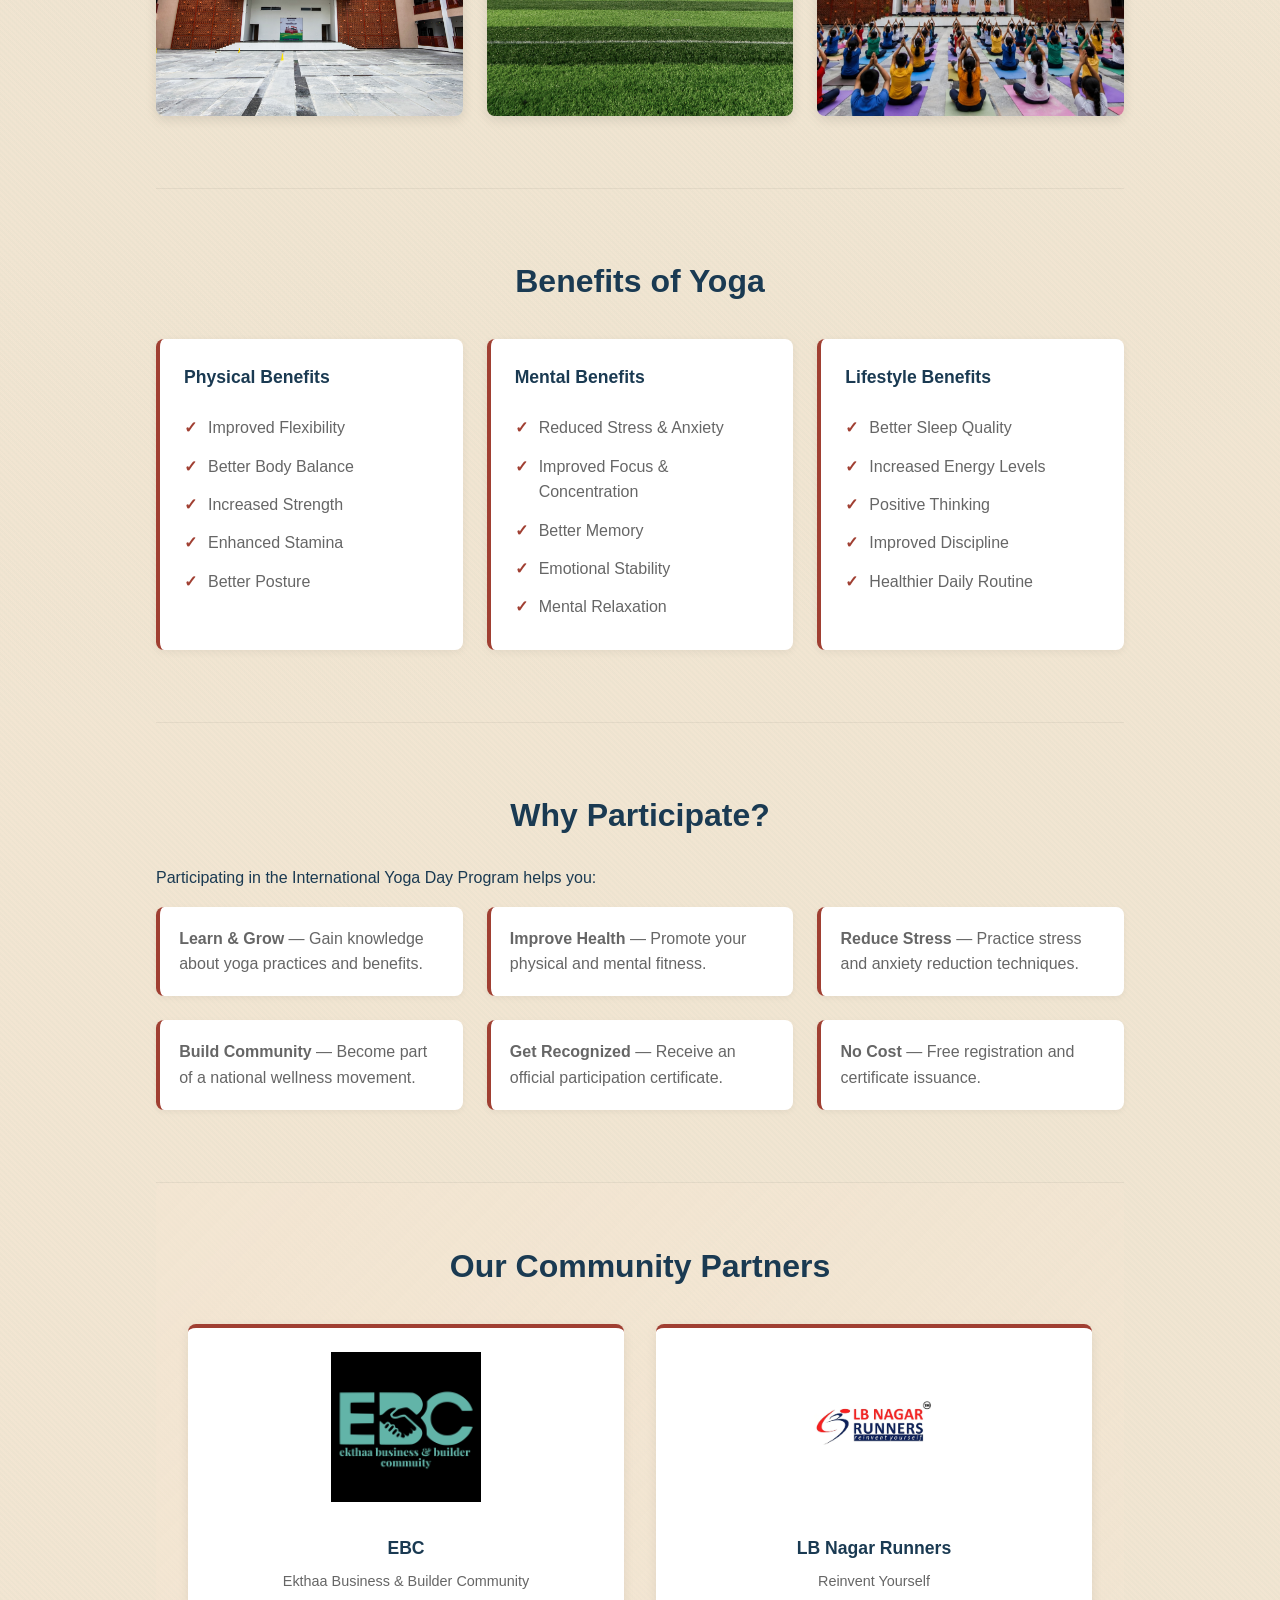
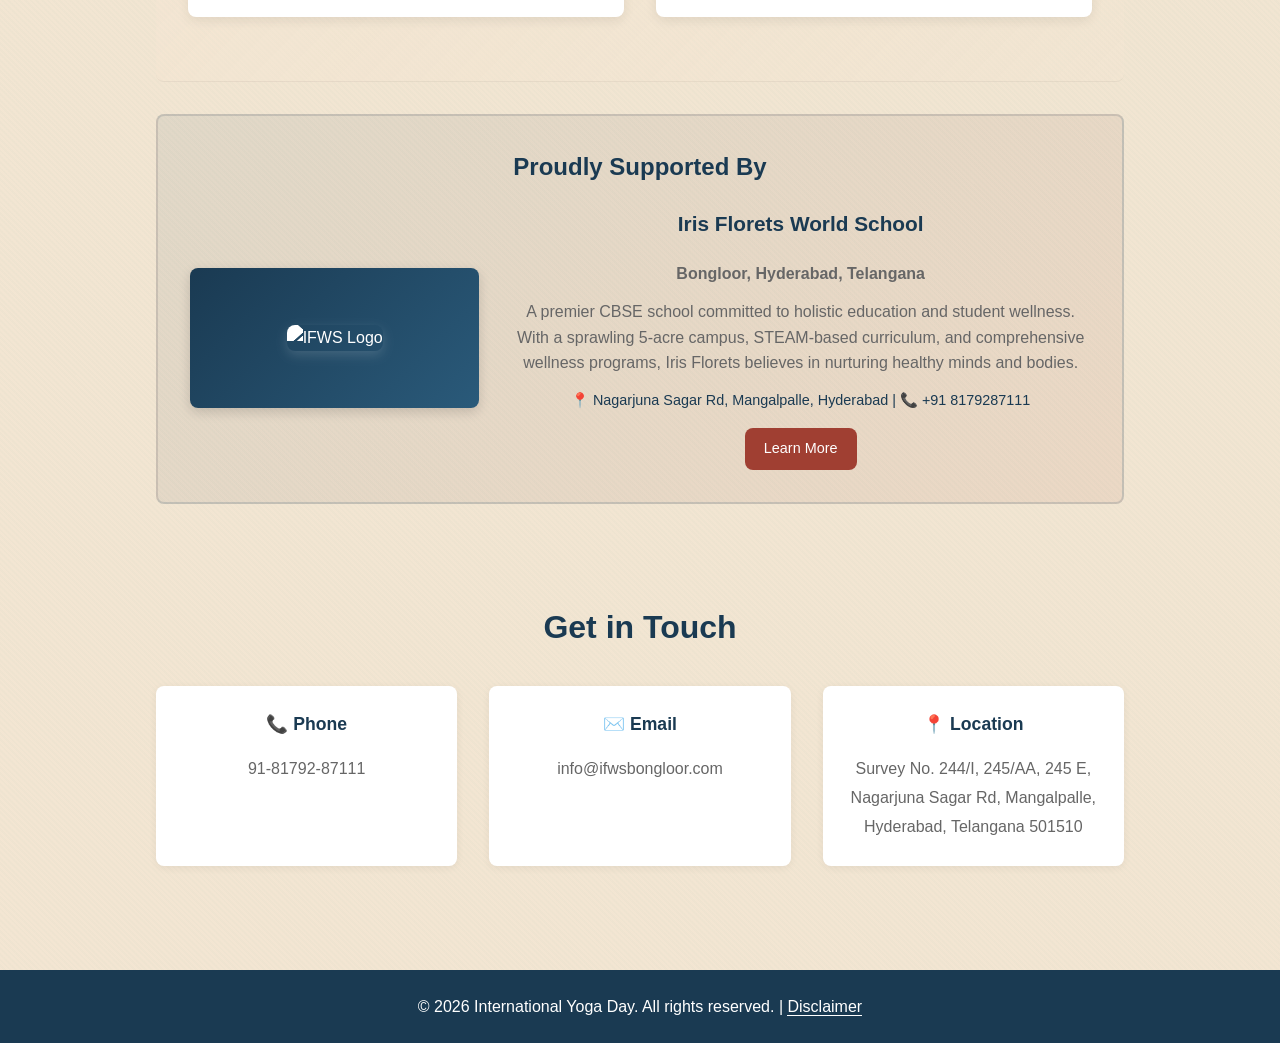
==== commit 72171843: "updated images" ====
--- a/served_index.html
+++ b/served_index.html
@@ -167,13 +167,13 @@
       <p style="text-align: center; color: var(--muted);">See our community practicing yoga and wellness activities</p>
       <div class="gallery">
         <div class="gallery-item">
-          <img src="assets/yoga1.jpg" alt="Yoga practice session 1">
+          <img src="assets/yoga3.jpg" alt="Yoga practice session 3">
         </div>
         <div class="gallery-item">
           <img src="assets/yoga2.jpg" alt="Yoga practice session 2">
         </div>
         <div class="gallery-item">
-          <img src="assets/yoga3.jpg" alt="Yoga practice session 3">
+          <img src="assets/WhatsApp Image 2026-06-06 at 8.00.38 PM.jpeg" alt="Yoga practice session 1">
         </div>
       </div>
     </section>
--- a/styles.css
+++ b/styles.css
@@ -715,3 +715,101 @@
     grid-template-columns: repeat(2, 1fr);
   }
 }
+
+/* Responsive embeds (Google Form, iframes) */
+.responsive-embed {
+  width: 100%;
+  max-width: 640px;
+  margin: 0 auto;
+  position: relative;
+}
+.responsive-embed .embedded-form {
+  width: 100%;
+  height: 1400px; /* desktop default height for the long form */
+  border: 0;
+}
+
+@media (max-width: 768px) {
+  .responsive-embed { max-width: 100%; }
+  .responsive-embed .embedded-form { height: 1100px; }
+  .header-content img { height:48px; }
+  .hero { padding: 1rem; }
+  .form-container { padding: 1rem; }
+  
+  /* Mobile-optimized form styling */
+  .registration-section {
+    padding: 1.5rem;
+    background: white;
+  }
+  
+  .form-container {
+    padding: 0;
+    border: none;
+    box-shadow: none;
+    margin-top: 1.5rem;
+  }
+  
+  .form-container h3 {
+    font-size: 1.2rem;
+    margin-bottom: 1rem;
+  }
+  
+  /* Google Form iframe responsive on mobile */
+  .form-container iframe {
+    width: 100% !important;
+    height: auto !important;
+    min-height: 1100px;
+  }
+  
+  .grid-2 {
+    grid-template-columns: 1fr;
+  }
+  
+  .grid-3 {
+    grid-template-columns: repeat(2, 1fr);
+  }
+  
+  .sponsors-grid {
+    grid-template-columns: 1fr;
+  }
+}
+
+@media (max-width: 420px) {
+  .responsive-embed .embedded-form { height: 1200px; }
+  .site-header { padding: 1.5rem 0; }
+  .site-header h1 { font-size: 1.4rem; }
+  
+  /* Extra small phone optimization */
+  .container {
+    padding: 0 0.75rem;
+  }
+  
+  .registration-section {
+    padding: 1rem;
+  }
+  
+  .form-container {
+    margin-top: 1rem;
+  }
+  
+  .form-container iframe {
+    min-height: 1200px;
+  }
+  
+  .section {
+    padding: 1.5rem 0;
+  }
+  
+  .section h2 {
+    font-size: 1.3rem;
+  }
+  
+  .grid-3 {
+    grid-template-columns: 1fr;
+  }
+  
+  .button {
+    width: 100%;
+    text-align: center;
+  }
+}
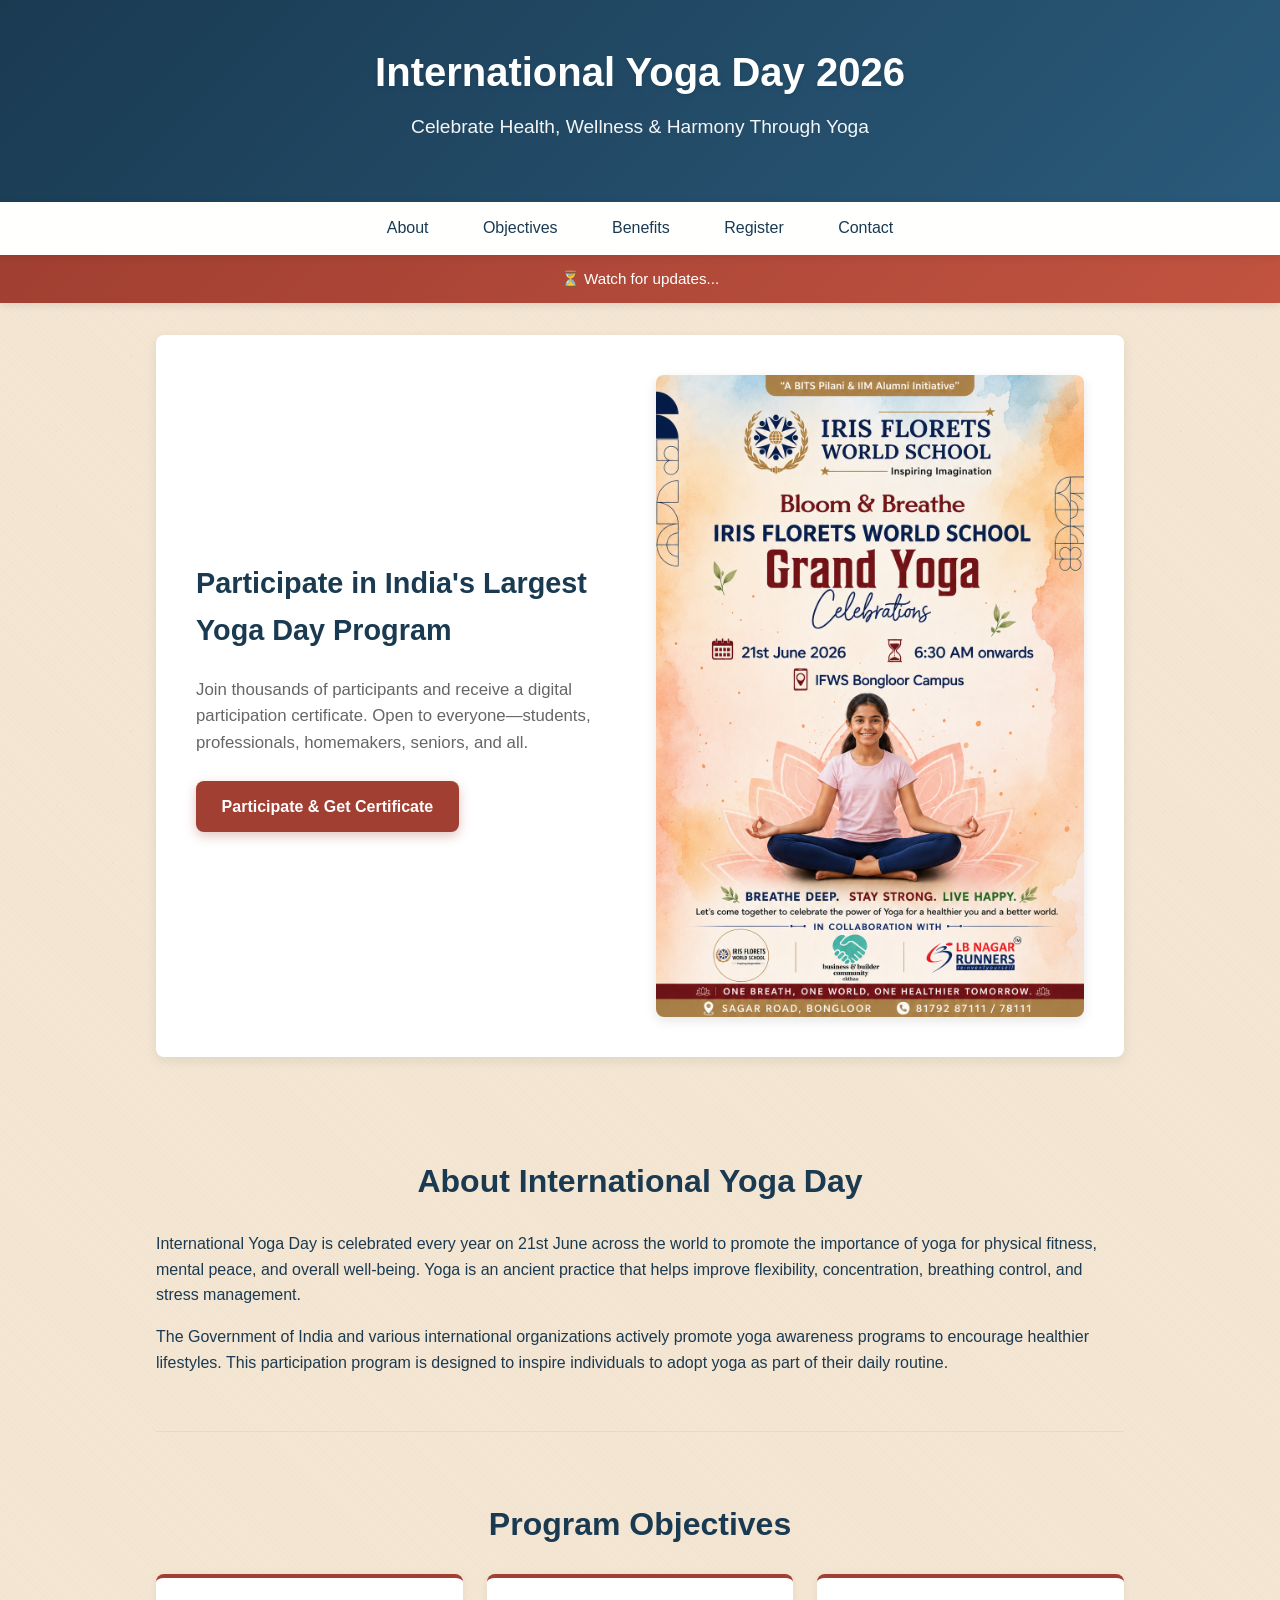
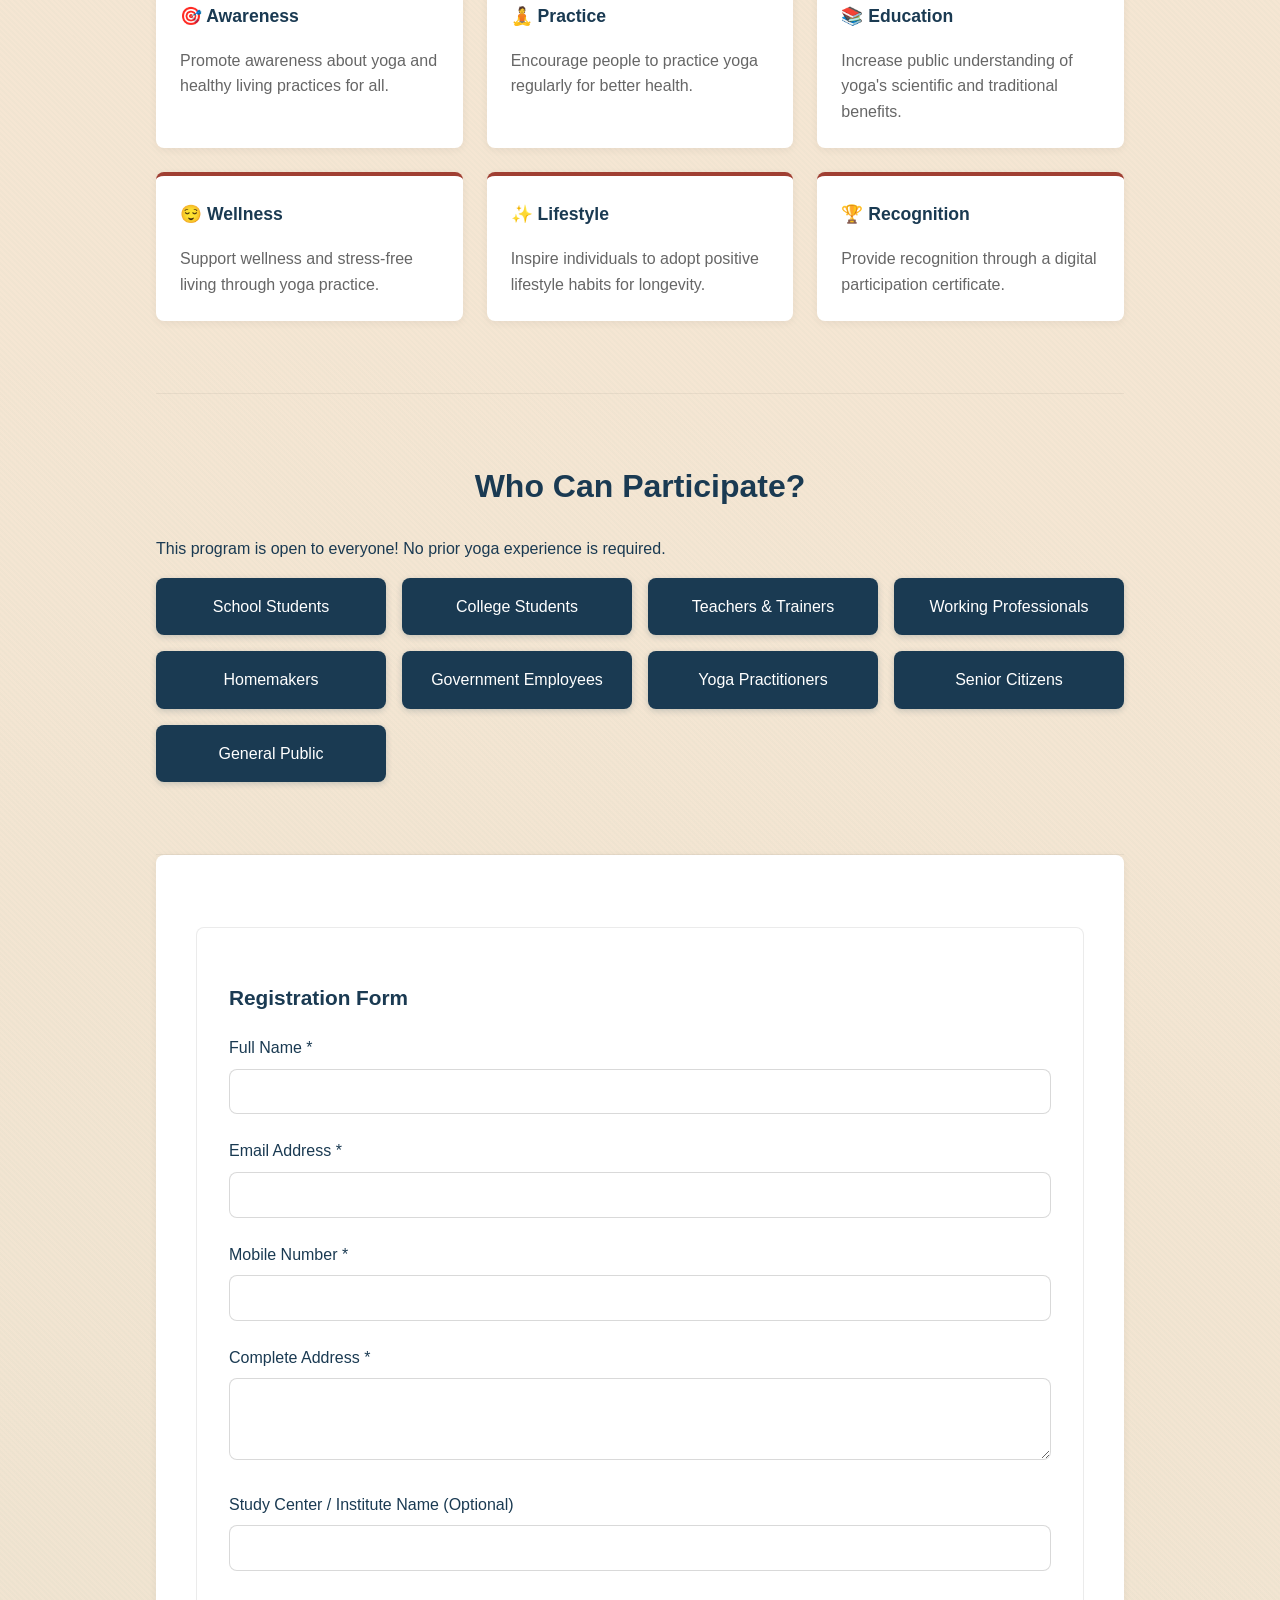
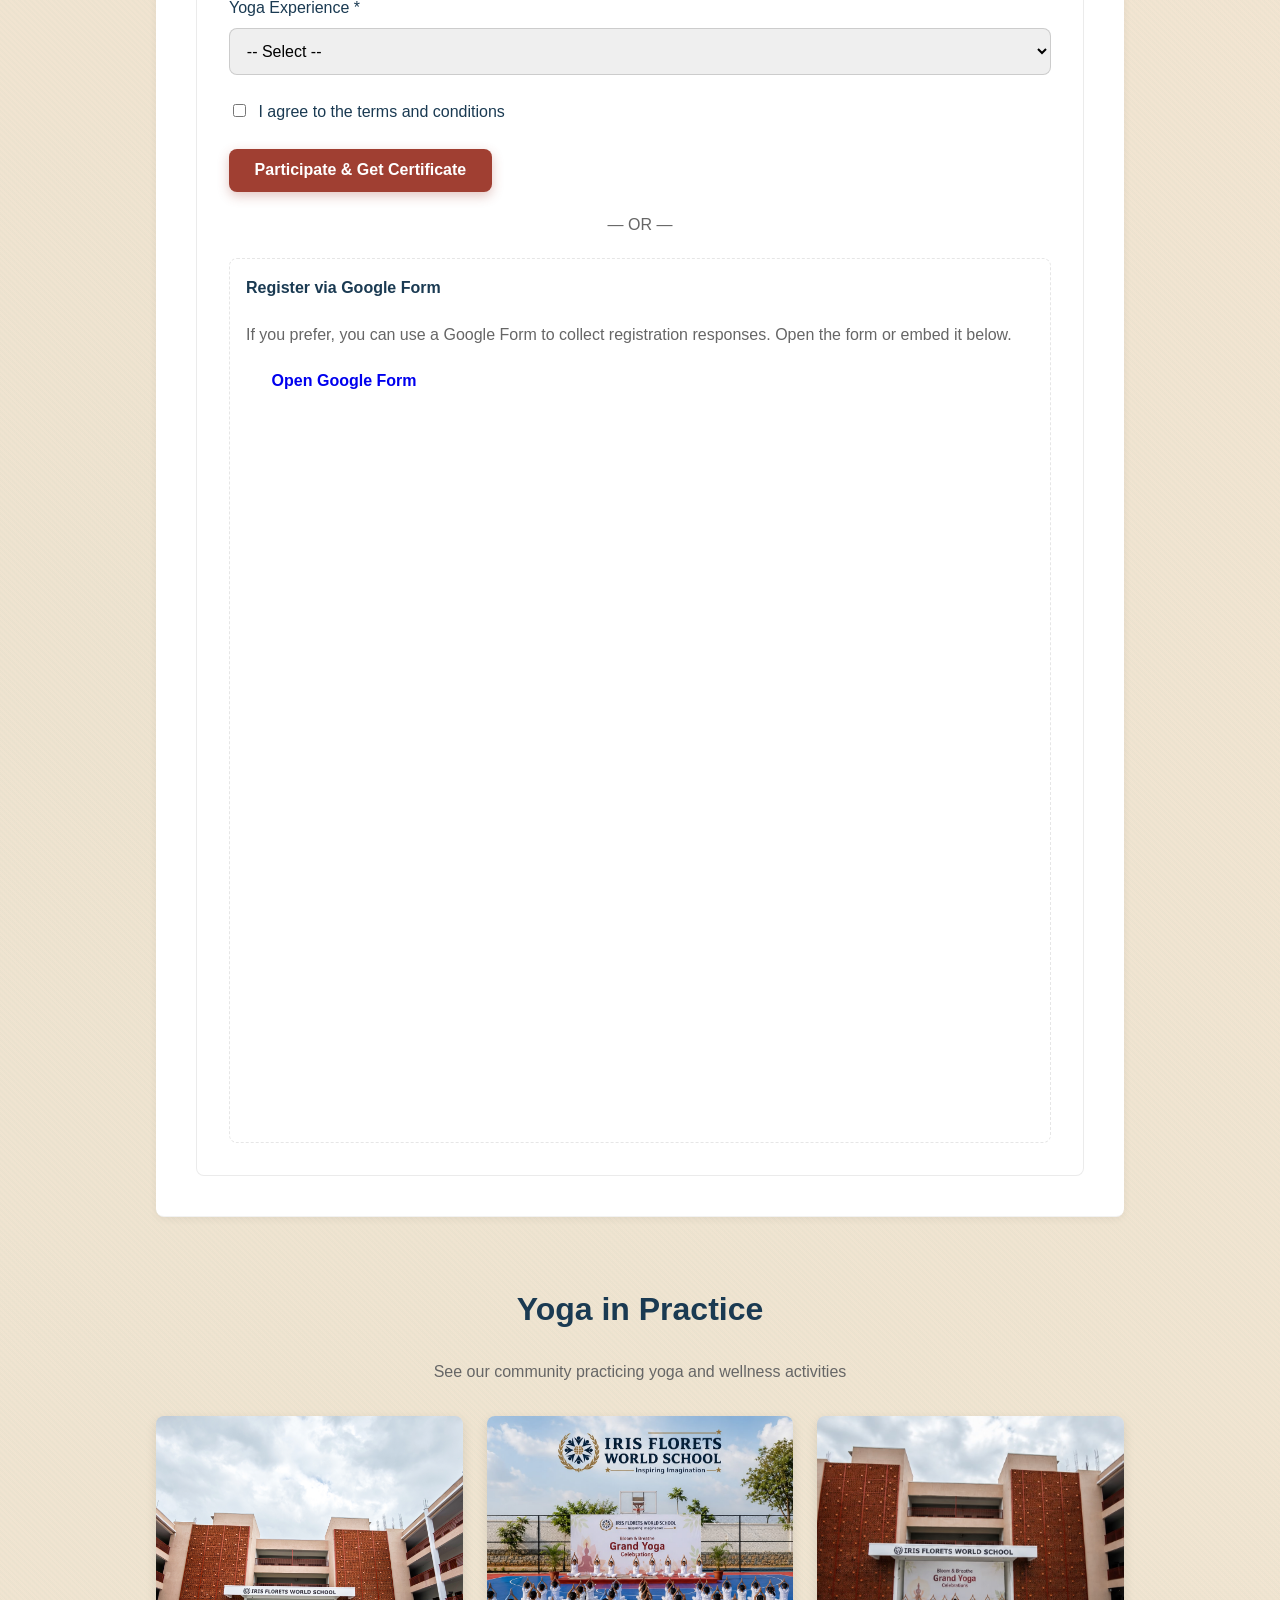
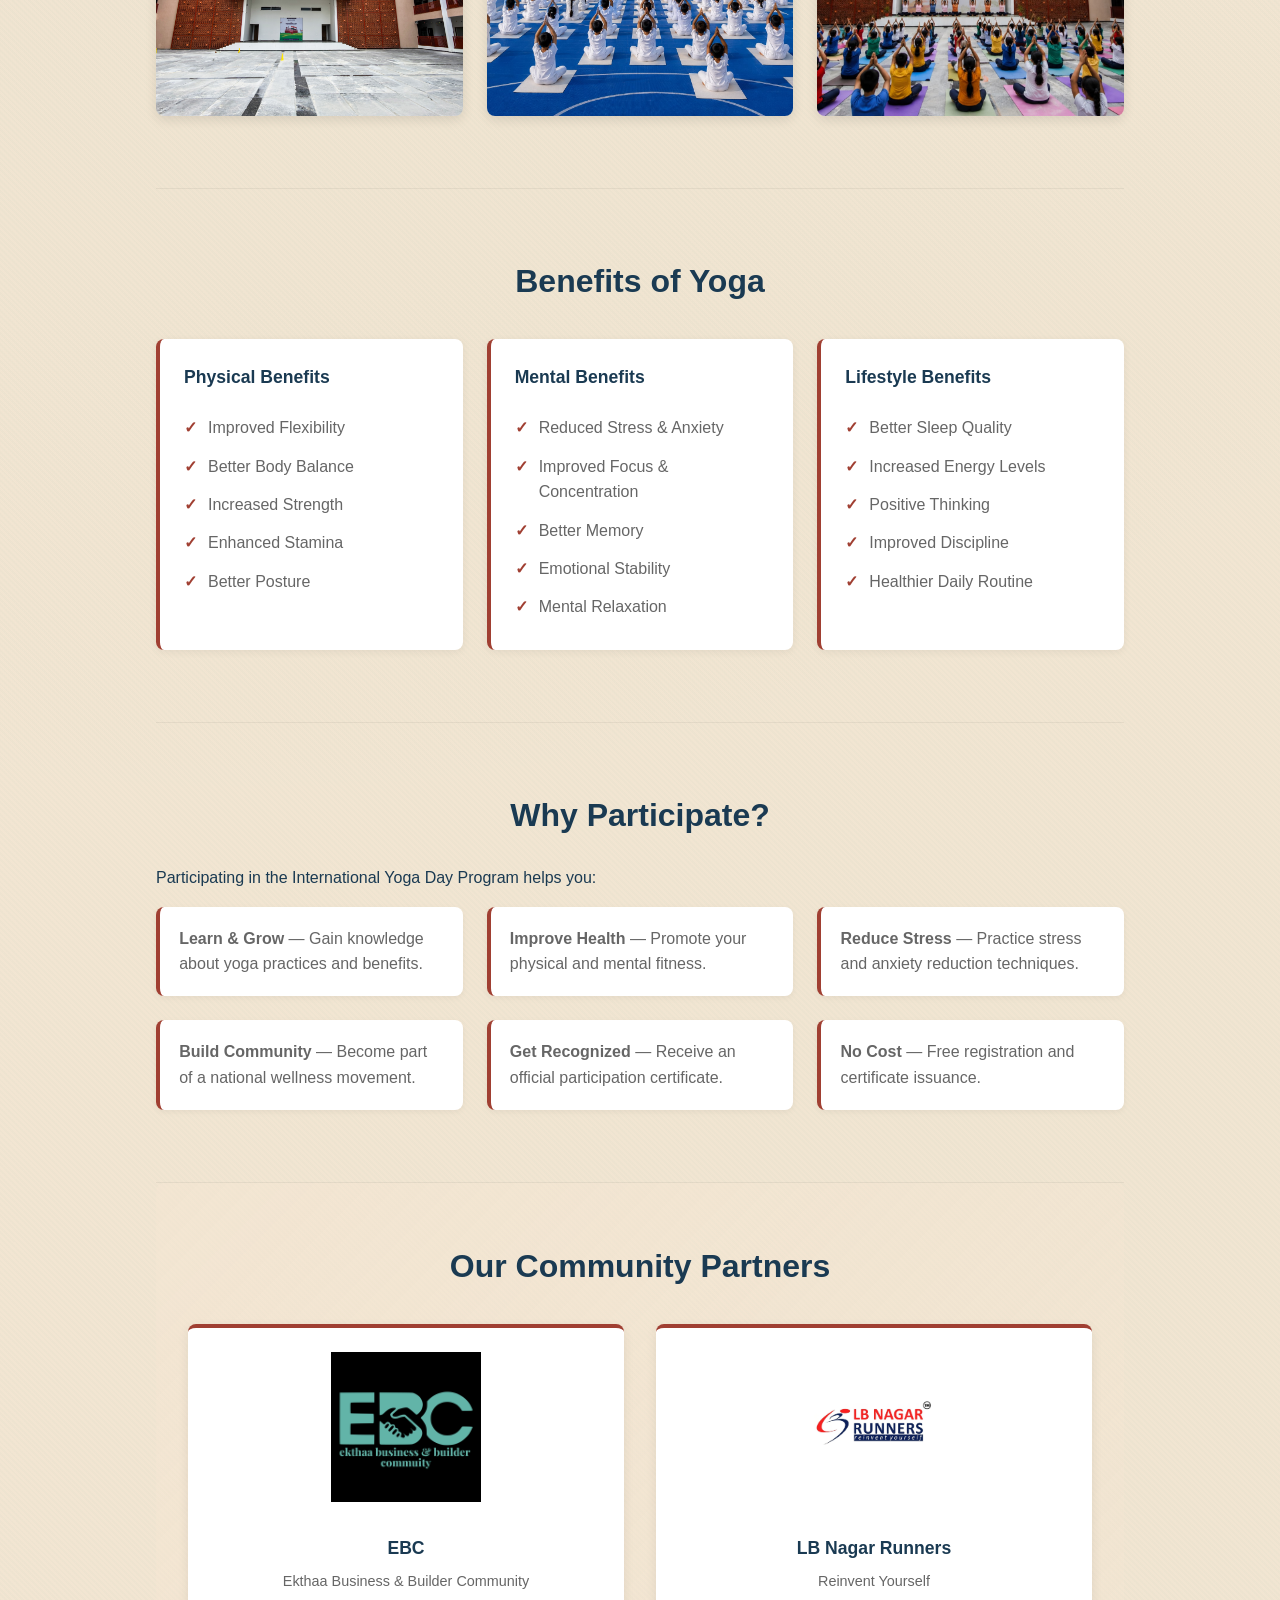
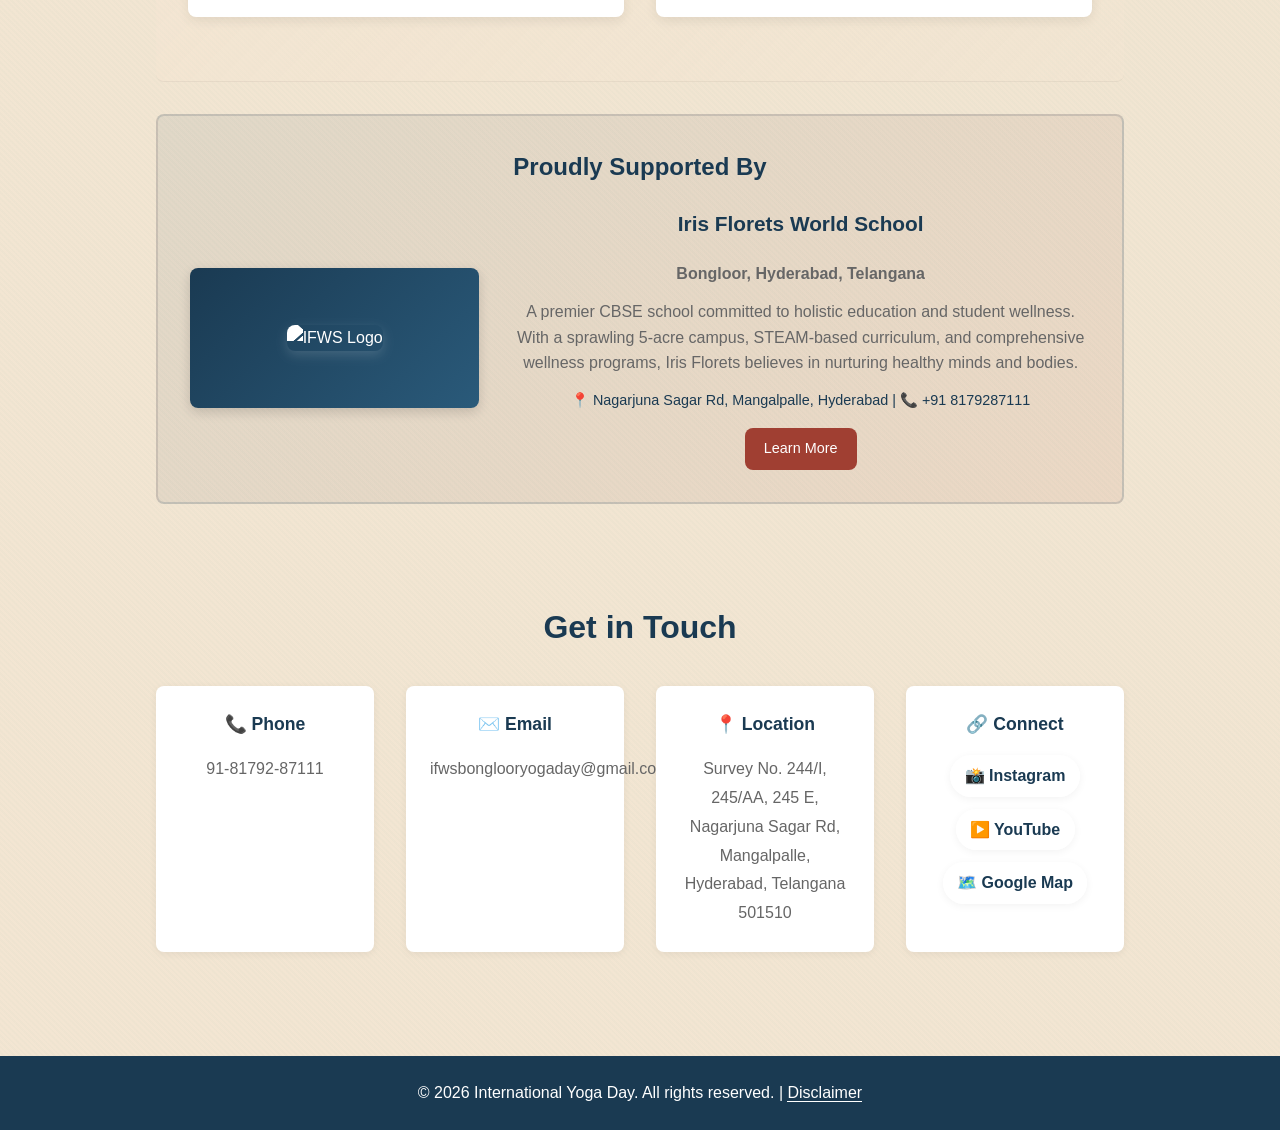
==== commit ee0cc6f7: "updated layout" ====
--- a/served_index.html
+++ b/served_index.html
@@ -170,7 +170,7 @@
           <img src="assets/yoga3.jpg" alt="Yoga practice session 3">
         </div>
         <div class="gallery-item">
-          <img src="assets/yoga2.jpg" alt="Yoga practice session 2">
+          <img src="assets/yoga2.jpeg" alt="Yoga practice session 2">
         </div>
         <div class="gallery-item">
           <img src="assets/WhatsApp Image 2026-06-06 at 8.00.38 PM.jpeg" alt="Yoga practice session 1">
@@ -287,11 +287,19 @@
         </div>
         <div class="contact-item">
           <h3>✉️ Email</h3>
-          <p>info@ifwsbongloor.com</p>
+          <p>ifwsbonglooryogaday@gmail.com</p>
         </div>
         <div class="contact-item">
           <h3>📍 Location</h3>
           <p>Survey No. 244/I, 245/AA, 245 E, Nagarjuna Sagar Rd, Mangalpalle, Hyderabad, Telangana 501510</p>
+        </div>
+        <div class="contact-item">
+          <h3>🔗 Connect</h3>
+          <div class="social-links">
+            <a class="social-link" href="https://www.instagram.com/irisfloretsworldschoolbongloor?igsh=MWYycTJhZnJtN3dsbA==" target="_blank" rel="noreferrer noopener">📸 Instagram</a>
+            <a class="social-link" href="https://www.youtube.com/@IrisFloretsWorldSchoolBongloor" target="_blank" rel="noreferrer noopener">▶️ YouTube</a>
+            <a class="social-link" href="https://maps.app.goo.gl/vWGZKQr1UvA5bQdQ9?g_st=iw" target="_blank" rel="noreferrer noopener">🗺️ Google Map</a>
+          </div>
         </div>
       </div>
     </section>
@@ -386,7 +394,7 @@
               ${regId}
             </p>
             <p style="font-size: 0.9rem; color: var(--muted); margin: 1rem 0;">
-              A confirmation email has been sent to <strong>${email}</strong>
+              A notification has been sent to the organizer 
             </p>
             <p style="font-size: 0.85rem; color: var(--muted);">
               Please keep your Registration ID for future reference
--- a/styles.css
+++ b/styles.css
@@ -62,6 +62,27 @@
   position: relative;
 }
 
+.header-logo {
+  max-width: 260px;
+  width: 100%;
+  height: auto;
+  display: block;
+  margin: 0 auto 1rem;
+}
+
+@media (min-width: 769px) {
+  .header-logo {
+    max-width: 260px;
+    margin-bottom: 0;
+  }
+}
+
+@media (max-width: 768px) {
+  .header-logo {
+    max-width: 200px;
+  }
+}
+
 .site-header h1 {
   margin: 0;
   font-size: 2.5rem;
@@ -361,6 +382,17 @@
   margin-right: 0.5rem;
 }
 
+.form-group.checkbox {
+  display: flex;
+  align-items: center;
+  margin-bottom: 1.5rem;
+}
+
+.form-group.checkbox label {
+  margin-bottom: 0;
+  margin-left: 0.5rem;
+}
+
 /* Buttons */
 .button {
   display: inline-block;
@@ -544,6 +576,33 @@
   margin: 0;
   color: var(--muted);
   line-height: 1.8;
+}
+
+.social-links {
+  display: flex;
+  justify-content: center;
+  flex-wrap: wrap;
+  gap: 0.75rem;
+  margin-top: 1rem;
+}
+
+.social-link {
+  display: inline-flex;
+  align-items: center;
+  gap: 0.4rem;
+  padding: 0.5rem 0.9rem;
+  background: rgba(255,255,255,0.95);
+  border-radius: 999px;
+  color: var(--accent);
+  font-weight: 600;
+  text-decoration: none;
+  box-shadow: 0 2px 8px rgba(0,0,0,0.05);
+  transition: transform 0.2s ease, box-shadow 0.2s ease;
+}
+
+.social-link:hover {
+  transform: translateY(-1px);
+  box-shadow: 0 4px 14px rgba(0,0,0,0.12);
 }
 
 /* Sponsor Section */
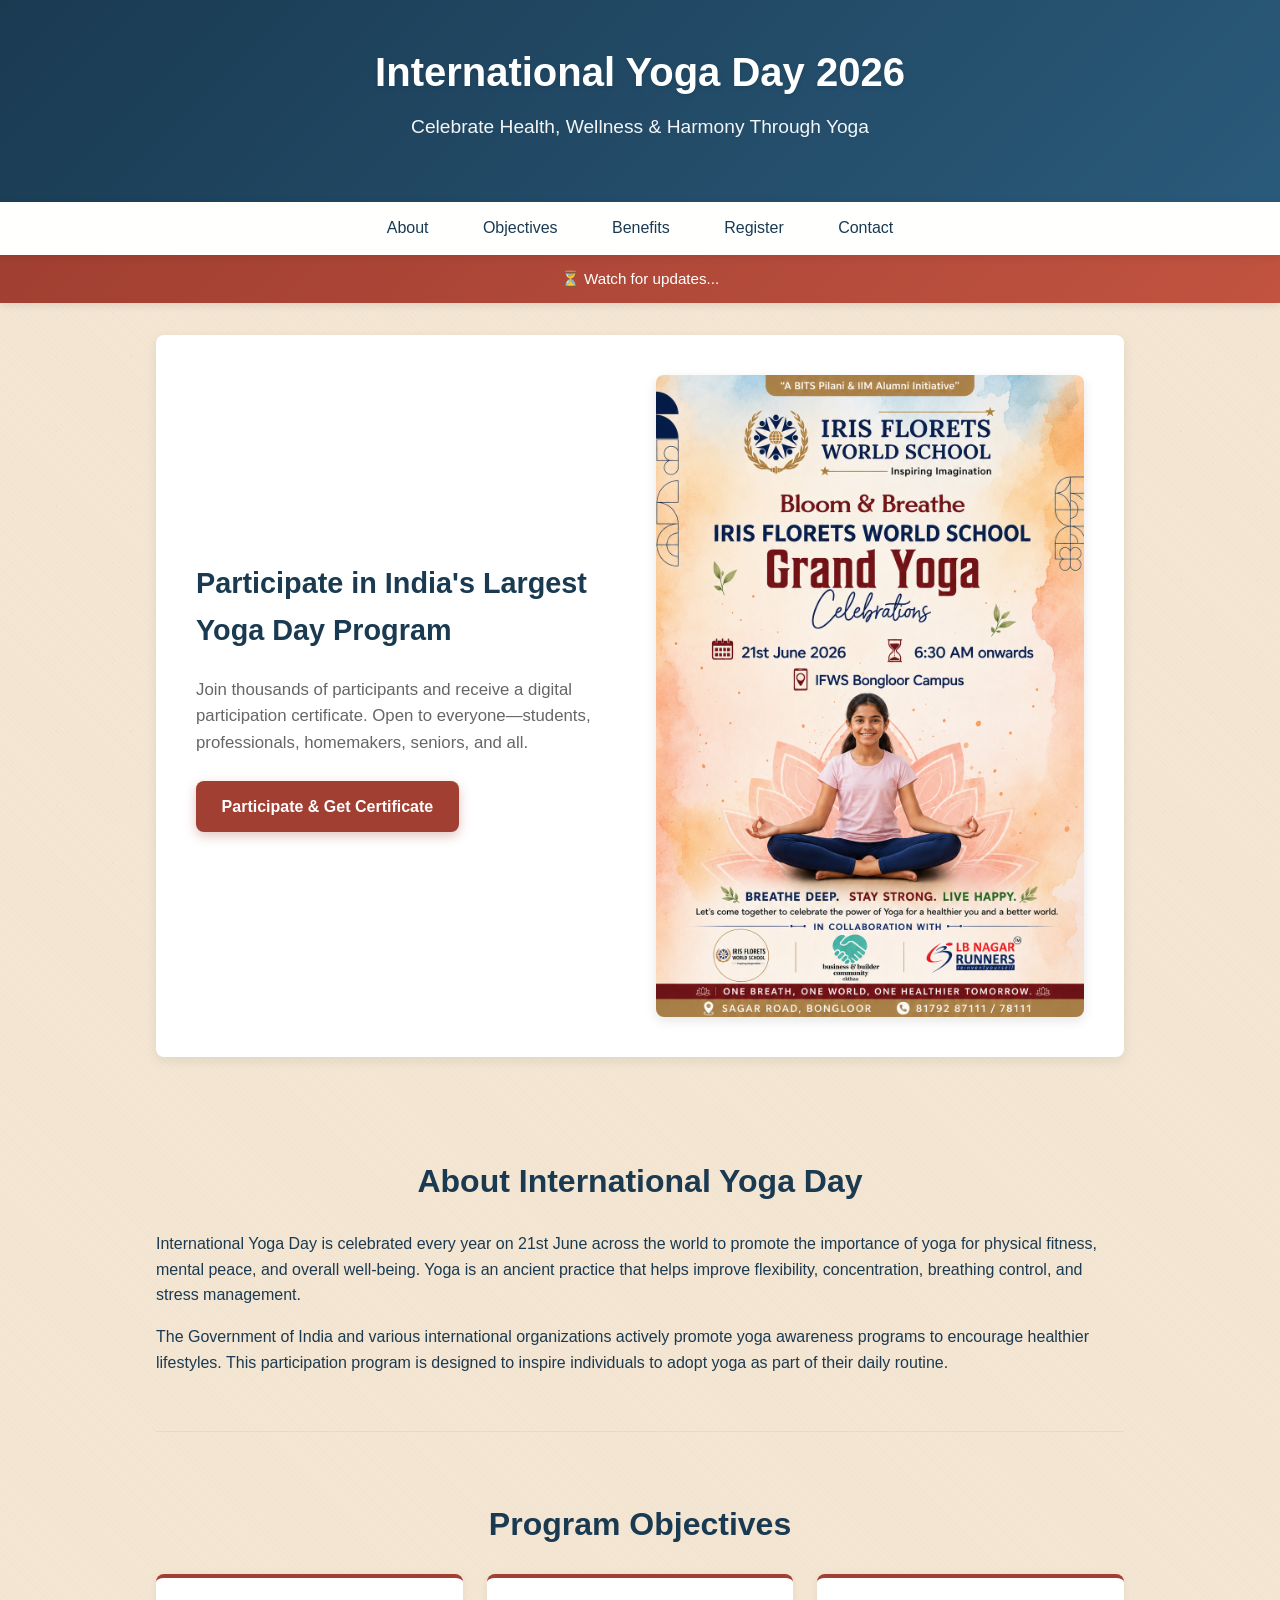
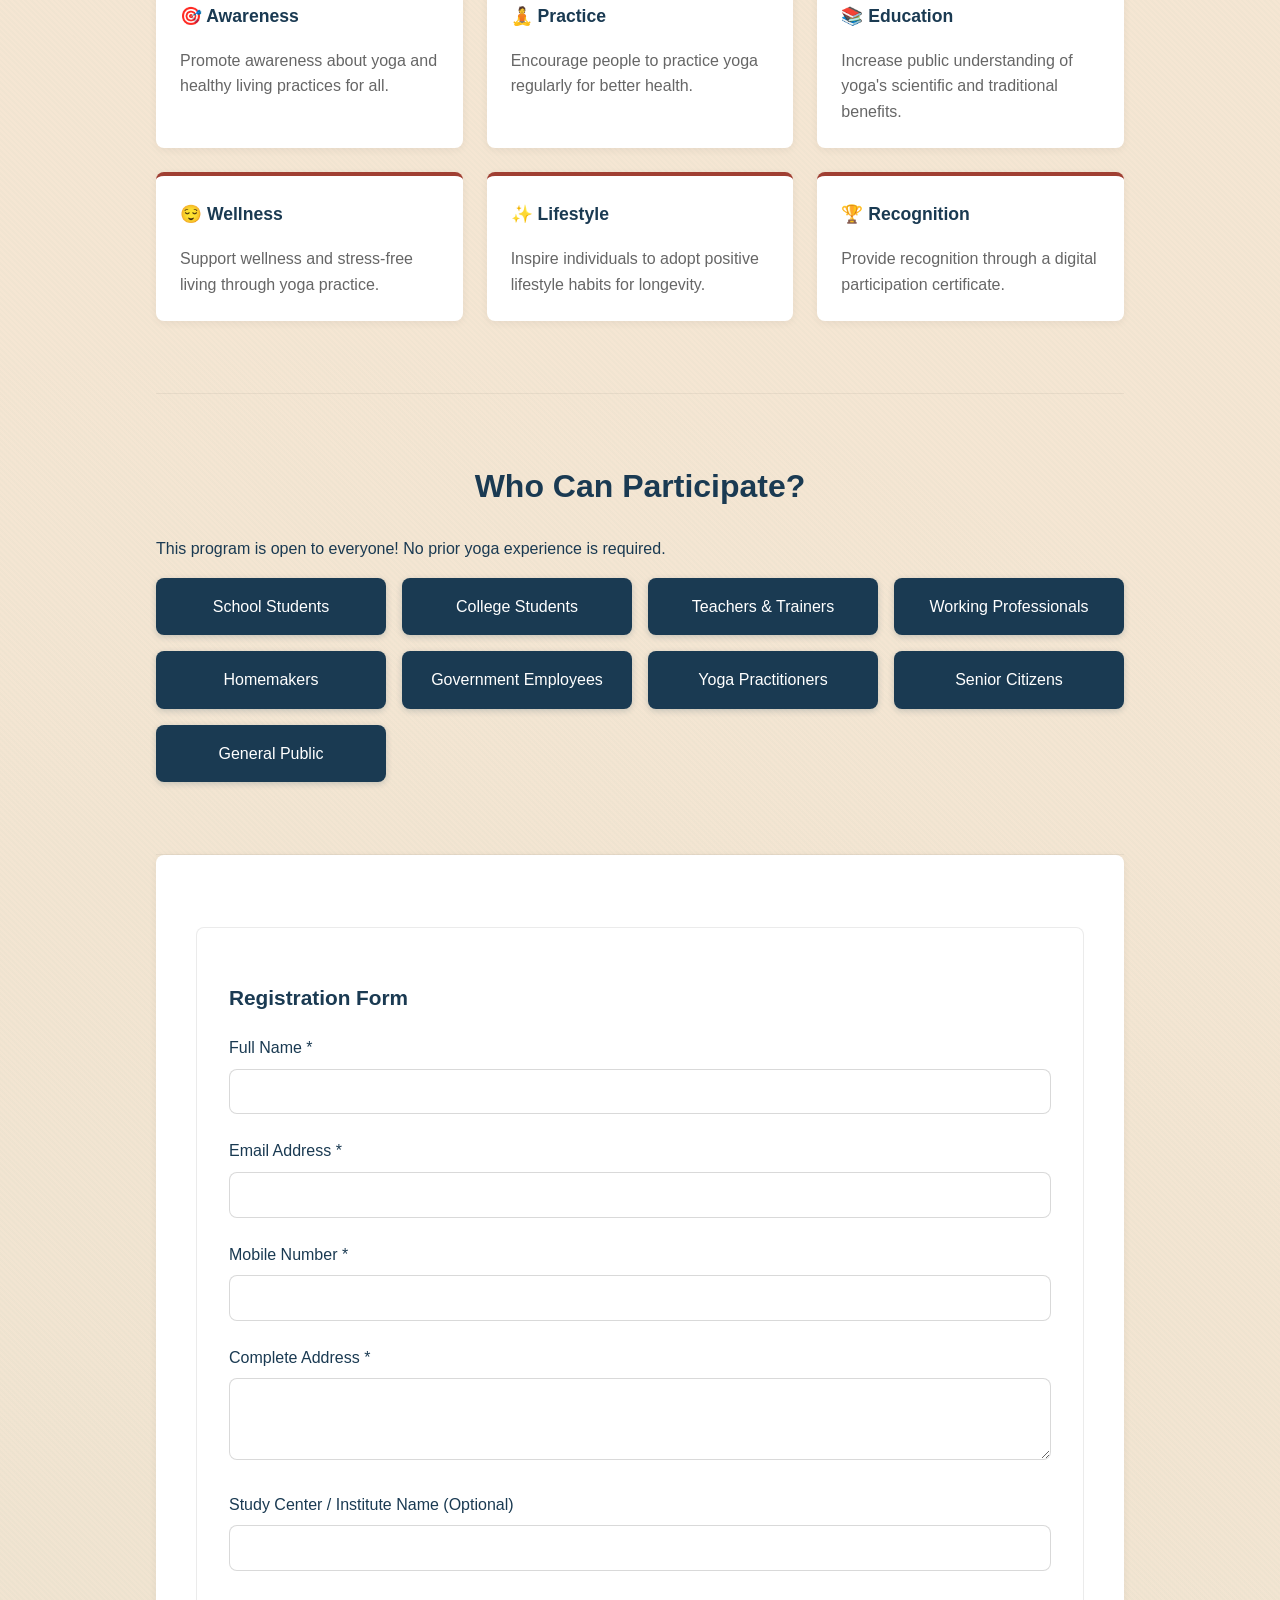
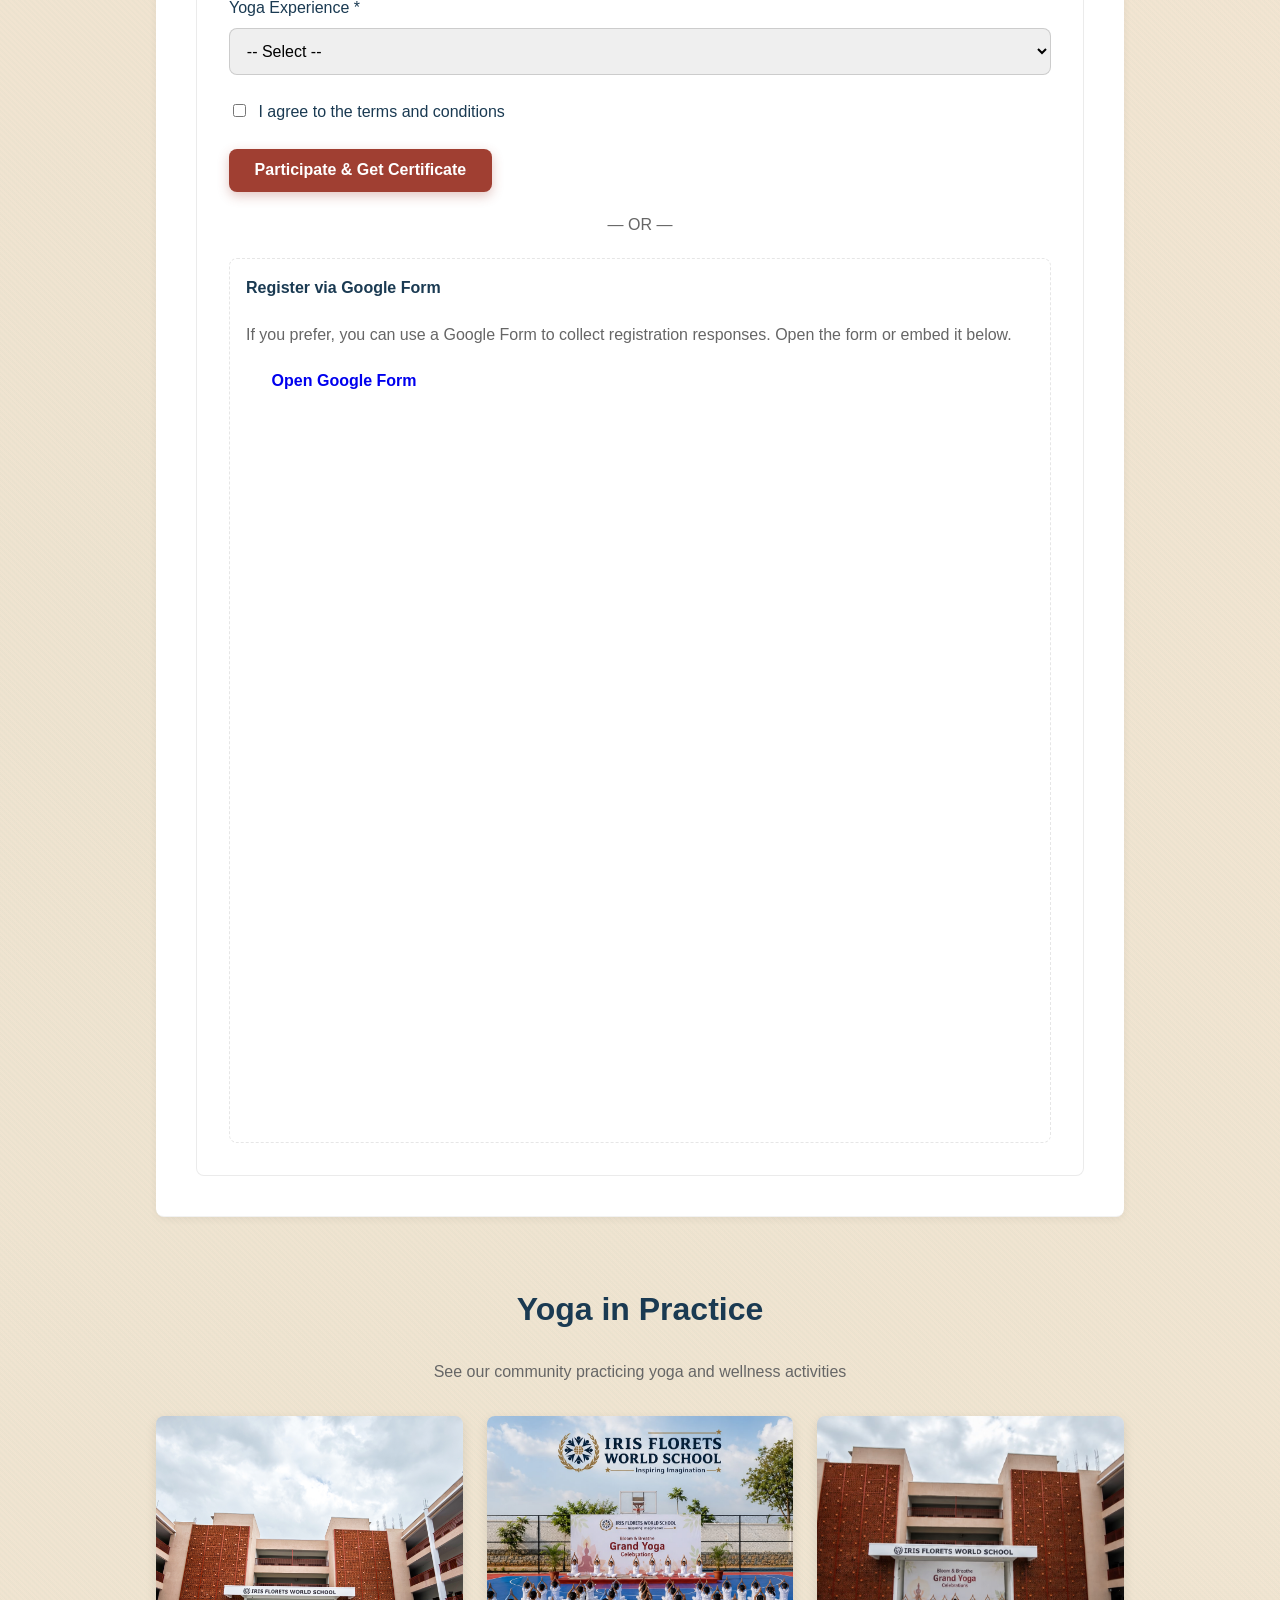
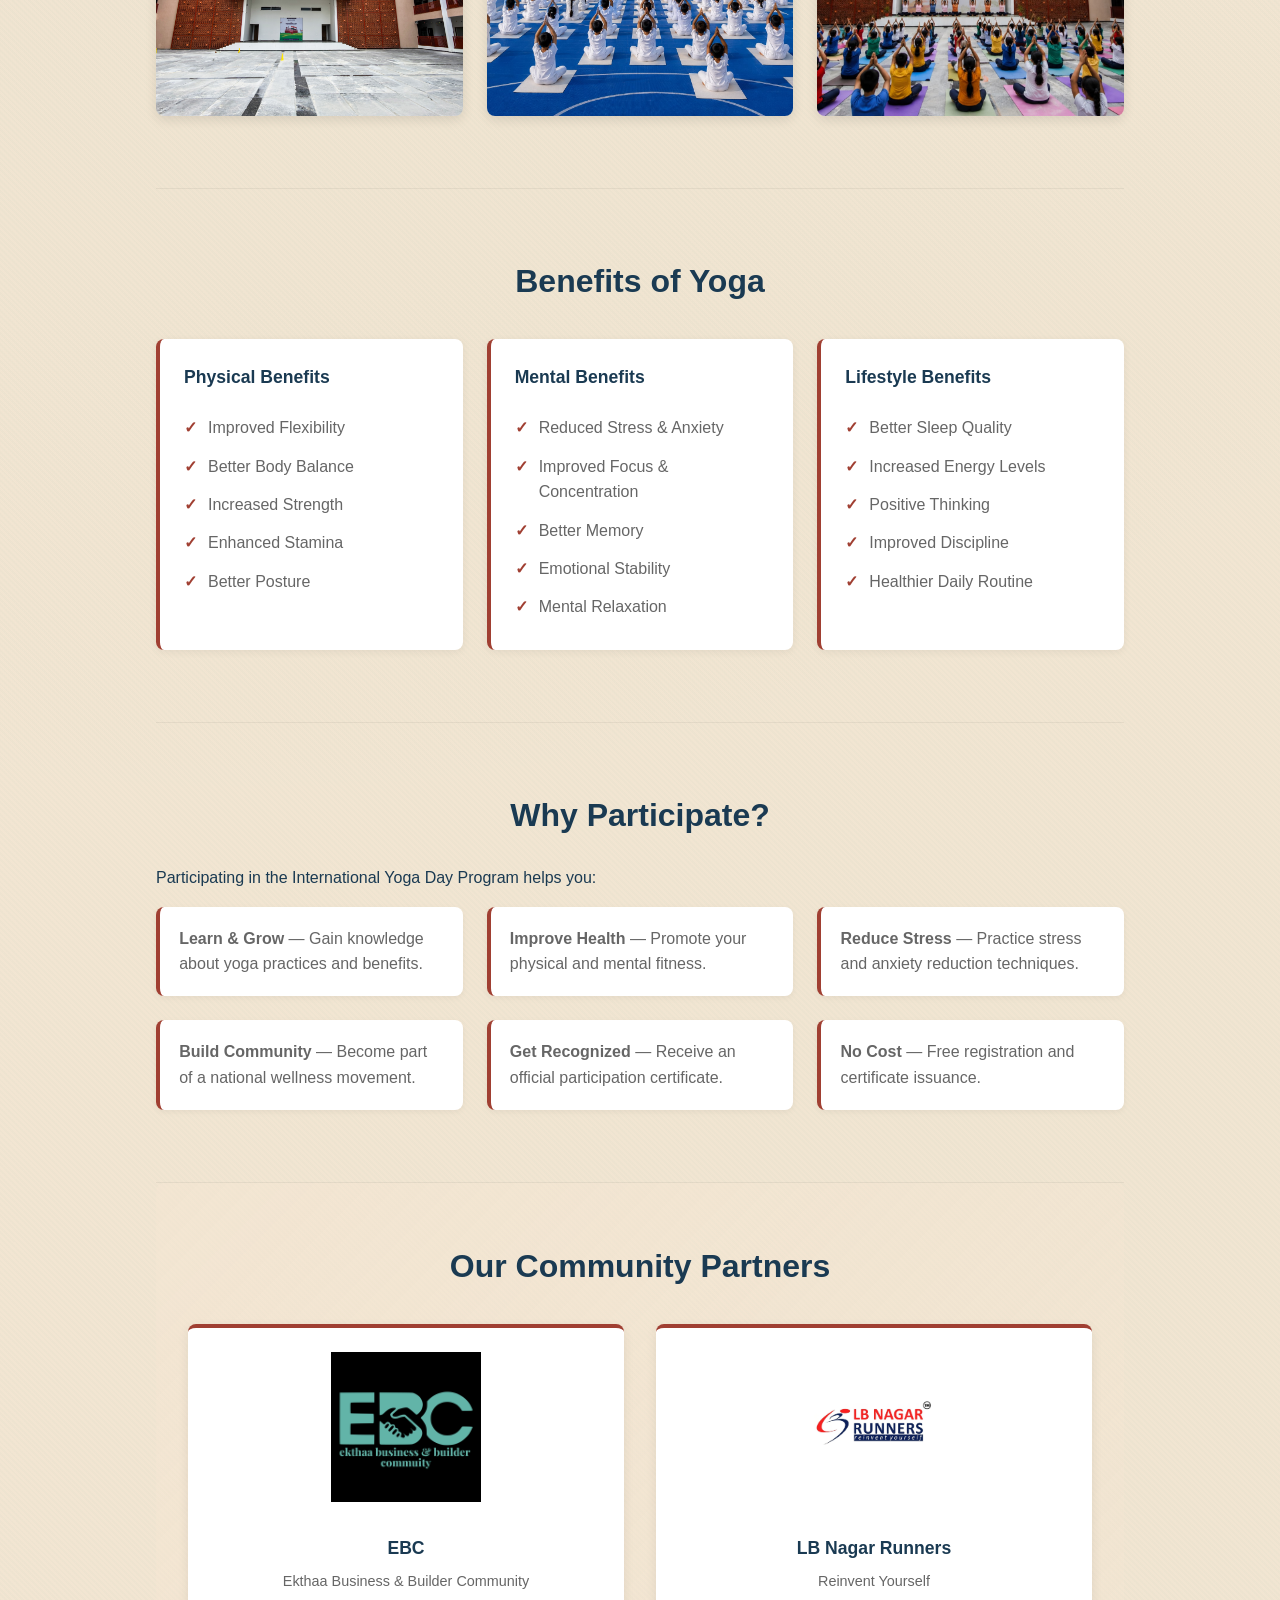
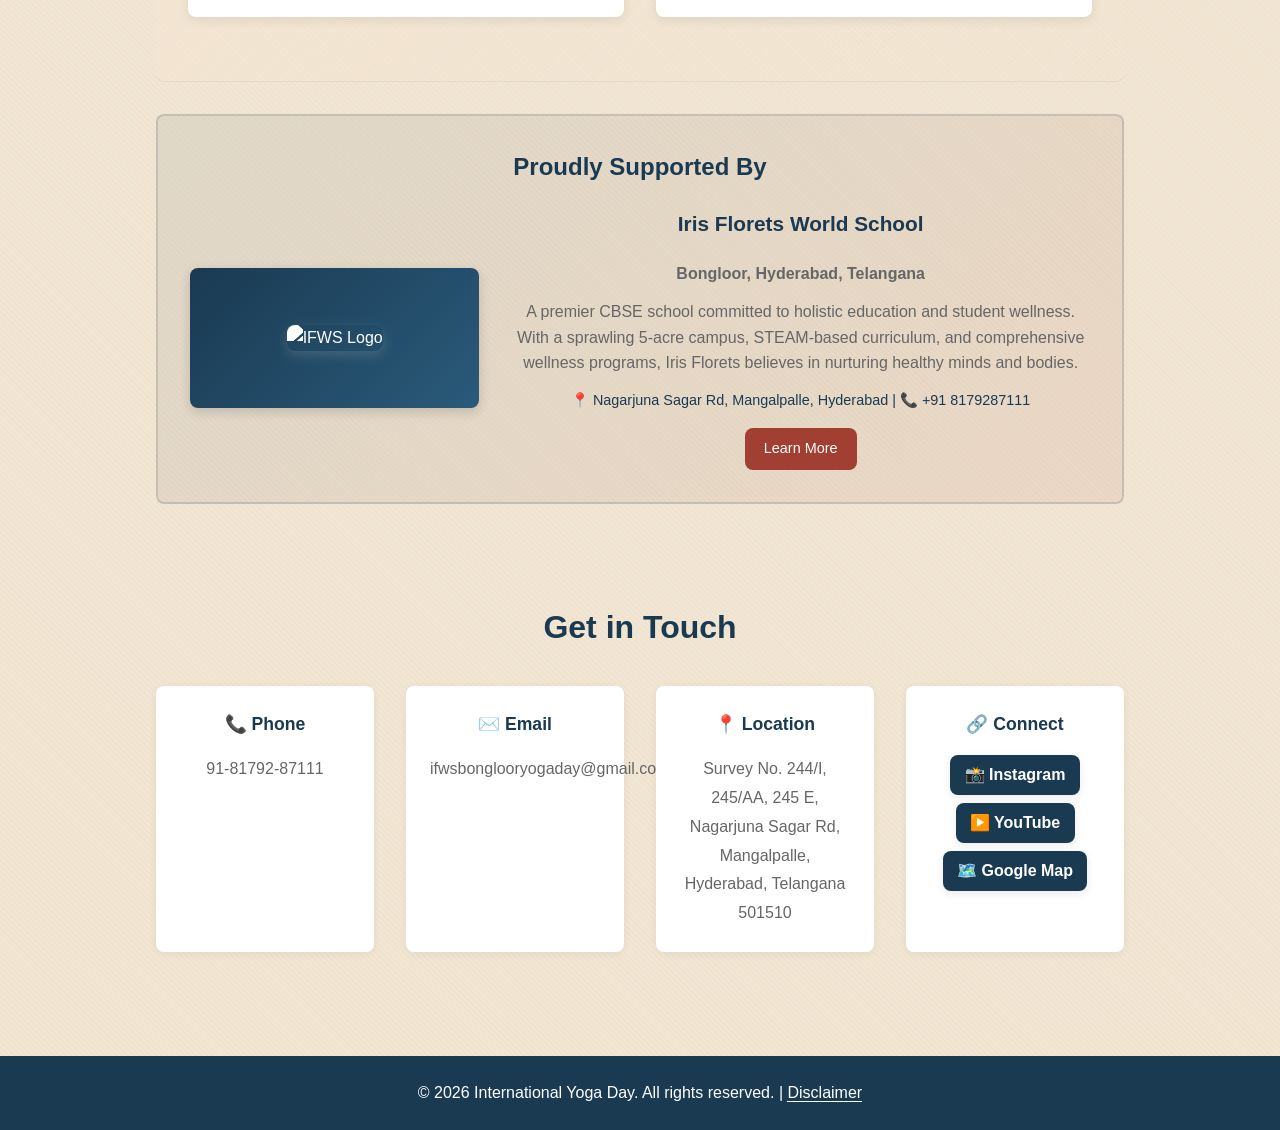
==== commit 4a3a101f: "updated title" ====
--- a/served_index.html
+++ b/served_index.html
@@ -3,7 +3,7 @@
 <head>
   <meta charset="utf-8" />
   <meta name="viewport" content="width=device-width,initial-scale=1" />
-  <title>International Yoga Day 2026 — Participate & Get Certificate</title>
+  <title>IFWSBongloor International Yoga Day 2026 — Register Now</title>
   <link rel="stylesheet" href="styles.css" />
   <script type="text/javascript" src="https://cdn.jsdelivr.net/npm/@emailjs/browser@3/dist/index.min.js"></script>
 </head>
--- a/styles.css
+++ b/styles.css
@@ -578,31 +578,66 @@
   line-height: 1.8;
 }
 
+/* Social links (Connect) */
 .social-links {
   display: flex;
   justify-content: center;
+  align-items: center;
   flex-wrap: wrap;
-  gap: 0.75rem;
+  gap: 0.5rem;
   margin-top: 1rem;
 }
 
 .social-link {
   display: inline-flex;
   align-items: center;
-  gap: 0.4rem;
-  padding: 0.5rem 0.9rem;
-  background: rgba(255,255,255,0.95);
-  border-radius: 999px;
-  color: var(--accent);
+  gap: 0.5rem;
+  padding: 0.45rem 0.9rem;
+  background: var(--accent);
+  color: white;
+  border-radius: 8px;
   font-weight: 600;
   text-decoration: none;
-  box-shadow: 0 2px 8px rgba(0,0,0,0.05);
-  transition: transform 0.2s ease, box-shadow 0.2s ease;
-}
+  box-shadow: 0 3px 10px rgba(0,0,0,0.08);
+  transition: transform 0.12s ease, box-shadow 0.12s ease, opacity 0.12s ease;
+  white-space: nowrap;
+}
+
+.social-link svg { width: 18px; height: 18px; display: inline-block; }
 
 .social-link:hover {
-  transform: translateY(-1px);
-  box-shadow: 0 4px 14px rgba(0,0,0,0.12);
+  transform: translateY(-2px);
+  box-shadow: 0 6px 18px rgba(0,0,0,0.14);
+  opacity: 0.95;
+}
+
+/* Compact icon-only style when space is tight */
+@media (max-width: 420px) {
+  .social-links { gap: 0.4rem; }
+  .social-link { padding: 0.35rem 0.6rem; font-size: 0.95rem; }
+}
+
+/* Ensure links don't inherit default blue underlines */
+.social-link, .social-link:visited { color: white; text-decoration: none; }
+
+/* Extra specificity to override any inherited link styles inside contact cards */
+.contact-item .social-links a,
+.contact-item .social-links a:visited {
+  background: var(--accent);
+  color: white;
+  display: inline-flex;
+  align-items: center;
+  gap: 0.5rem;
+  padding: 0.45rem 0.9rem;
+  border-radius: 8px;
+  text-decoration: none;
+  font-weight: 600;
+  box-shadow: 0 3px 10px rgba(0,0,0,0.08);
+}
+
+.contact-item .social-links a:hover {
+  transform: translateY(-2px);
+  box-shadow: 0 6px 18px rgba(0,0,0,0.14);
 }
 
 /* Sponsor Section */
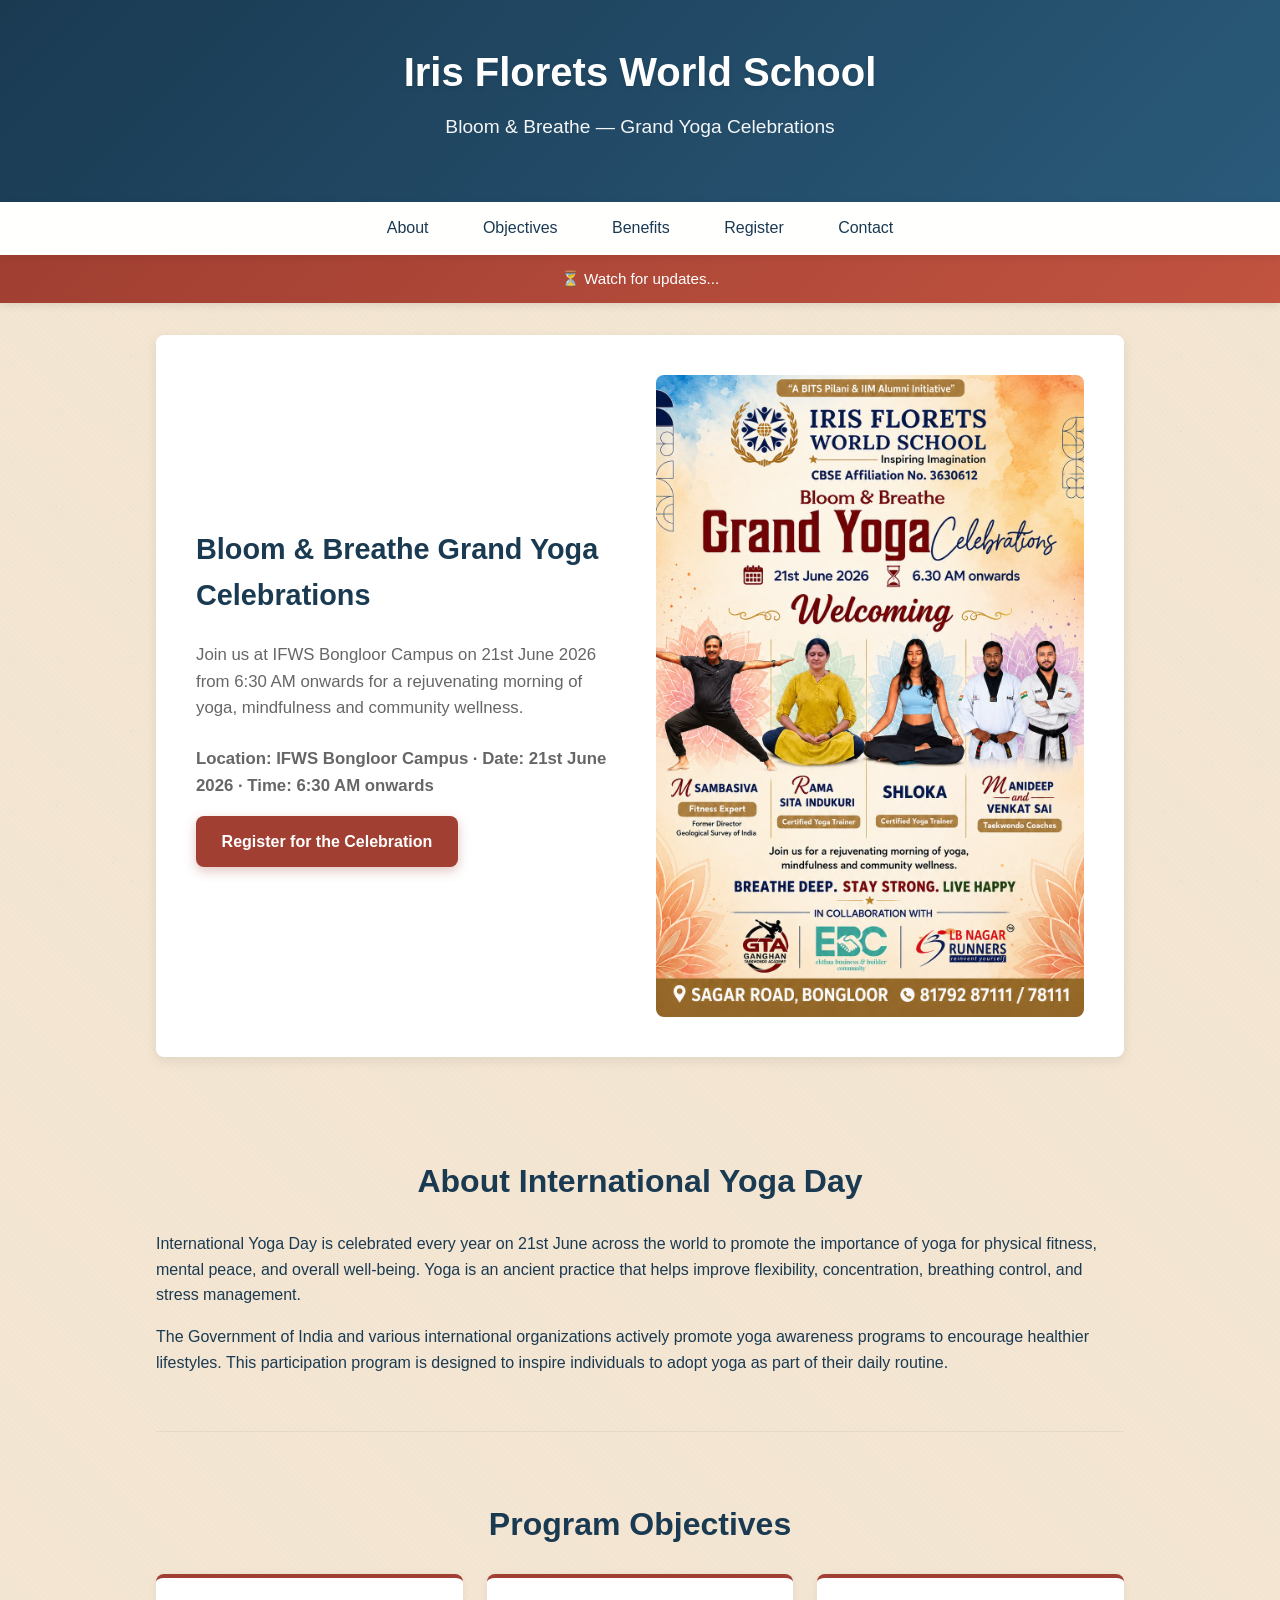
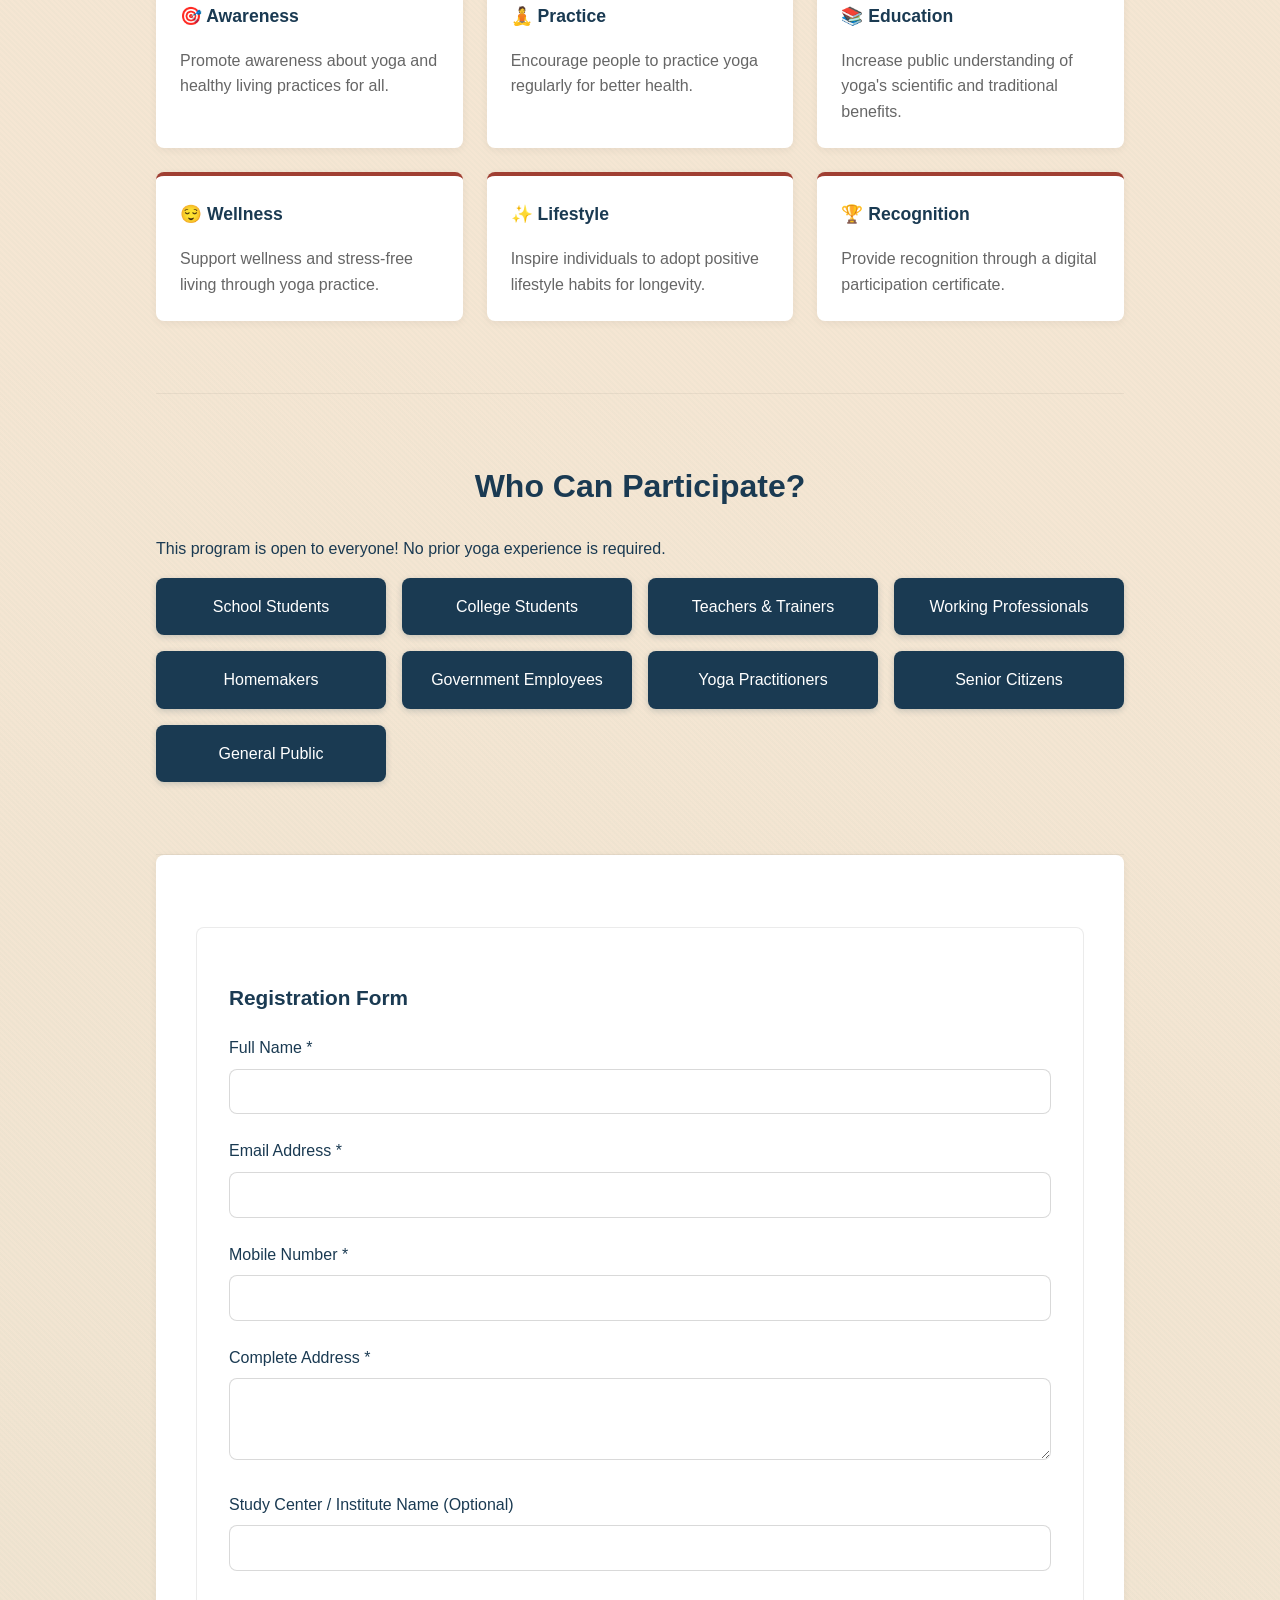
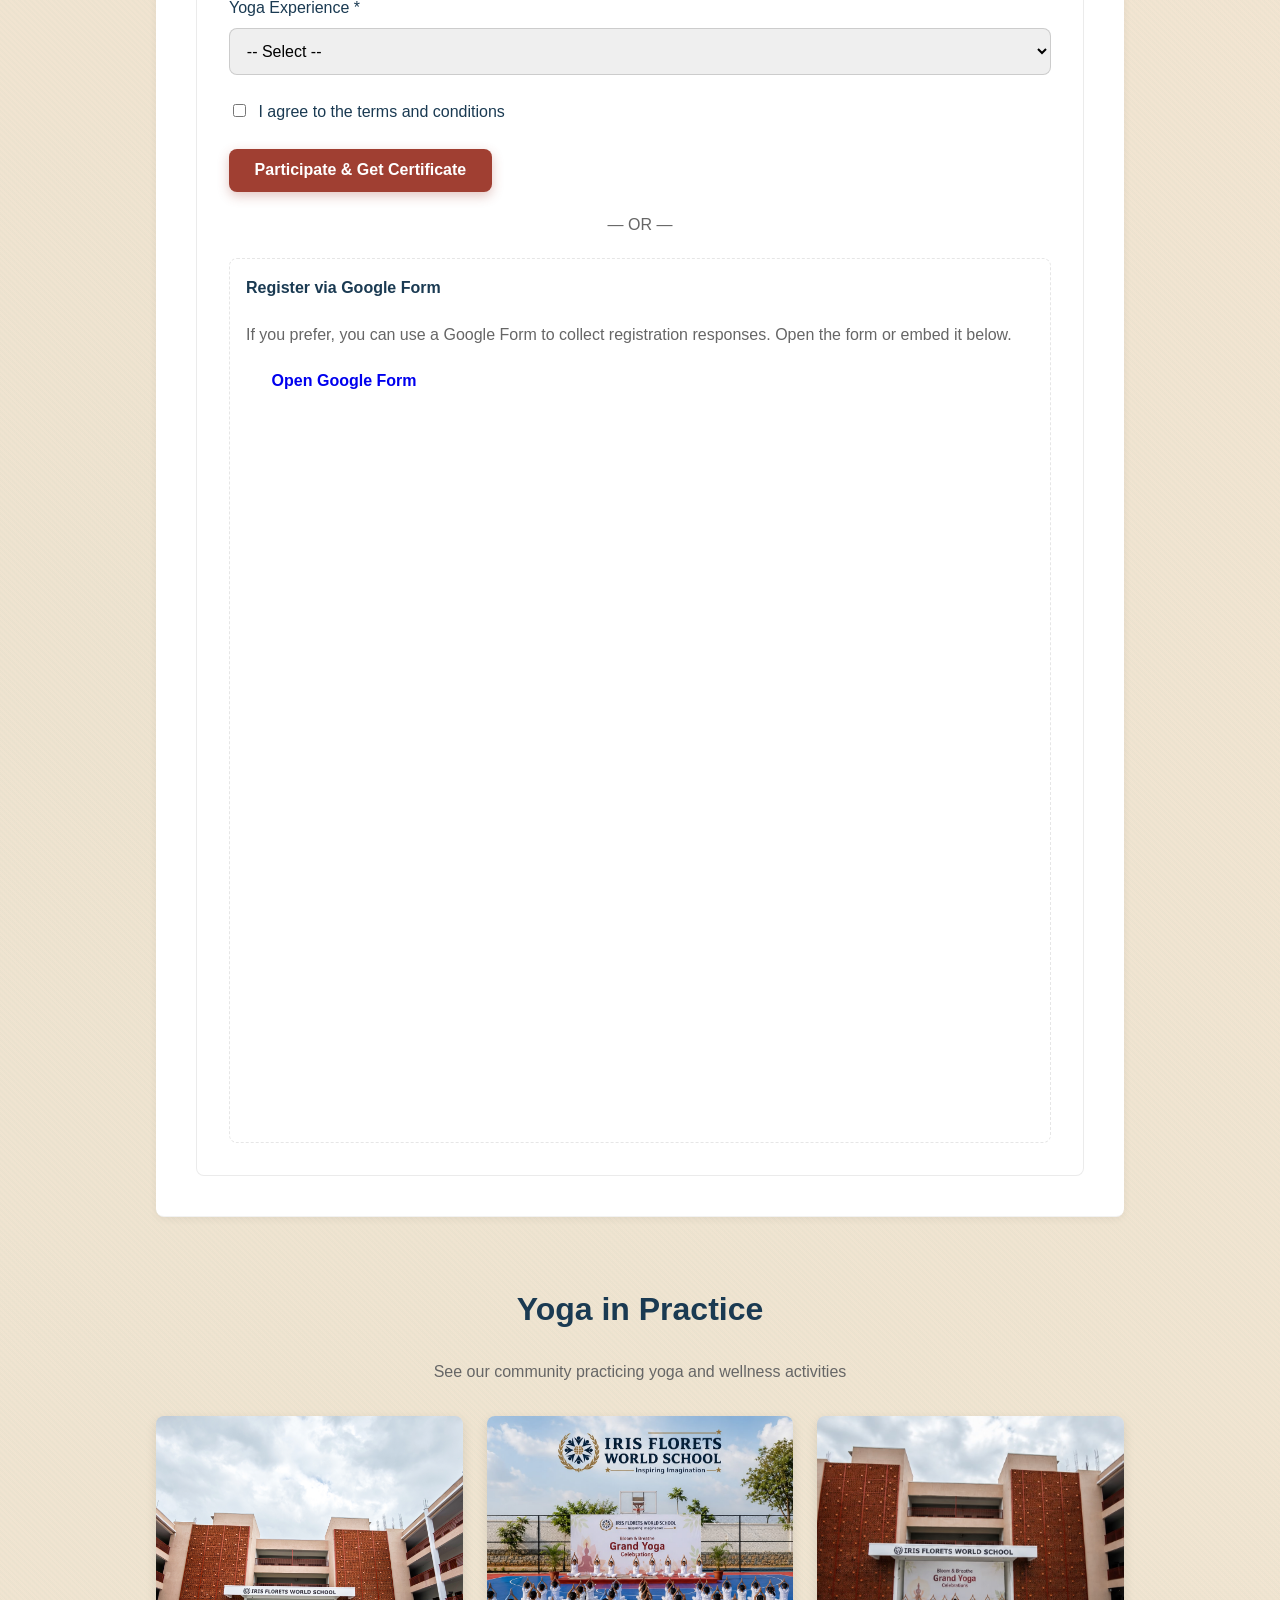
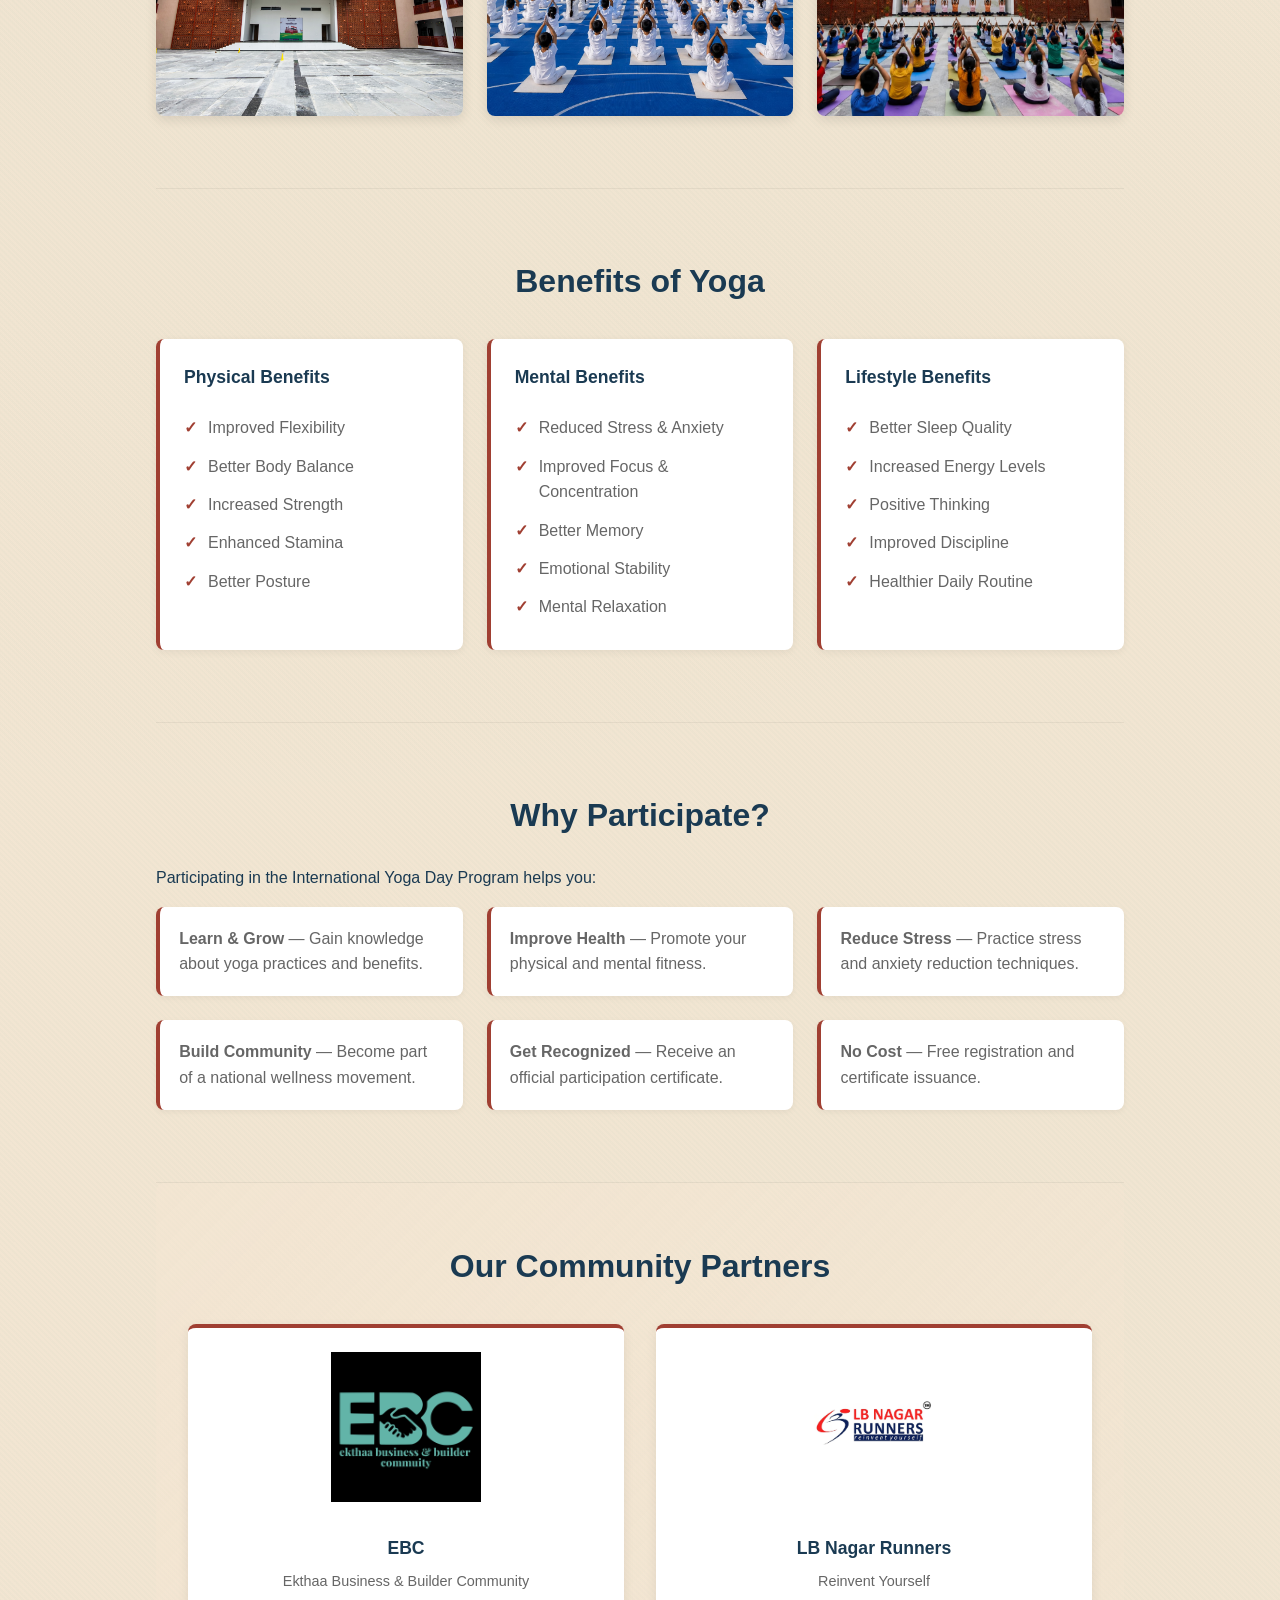
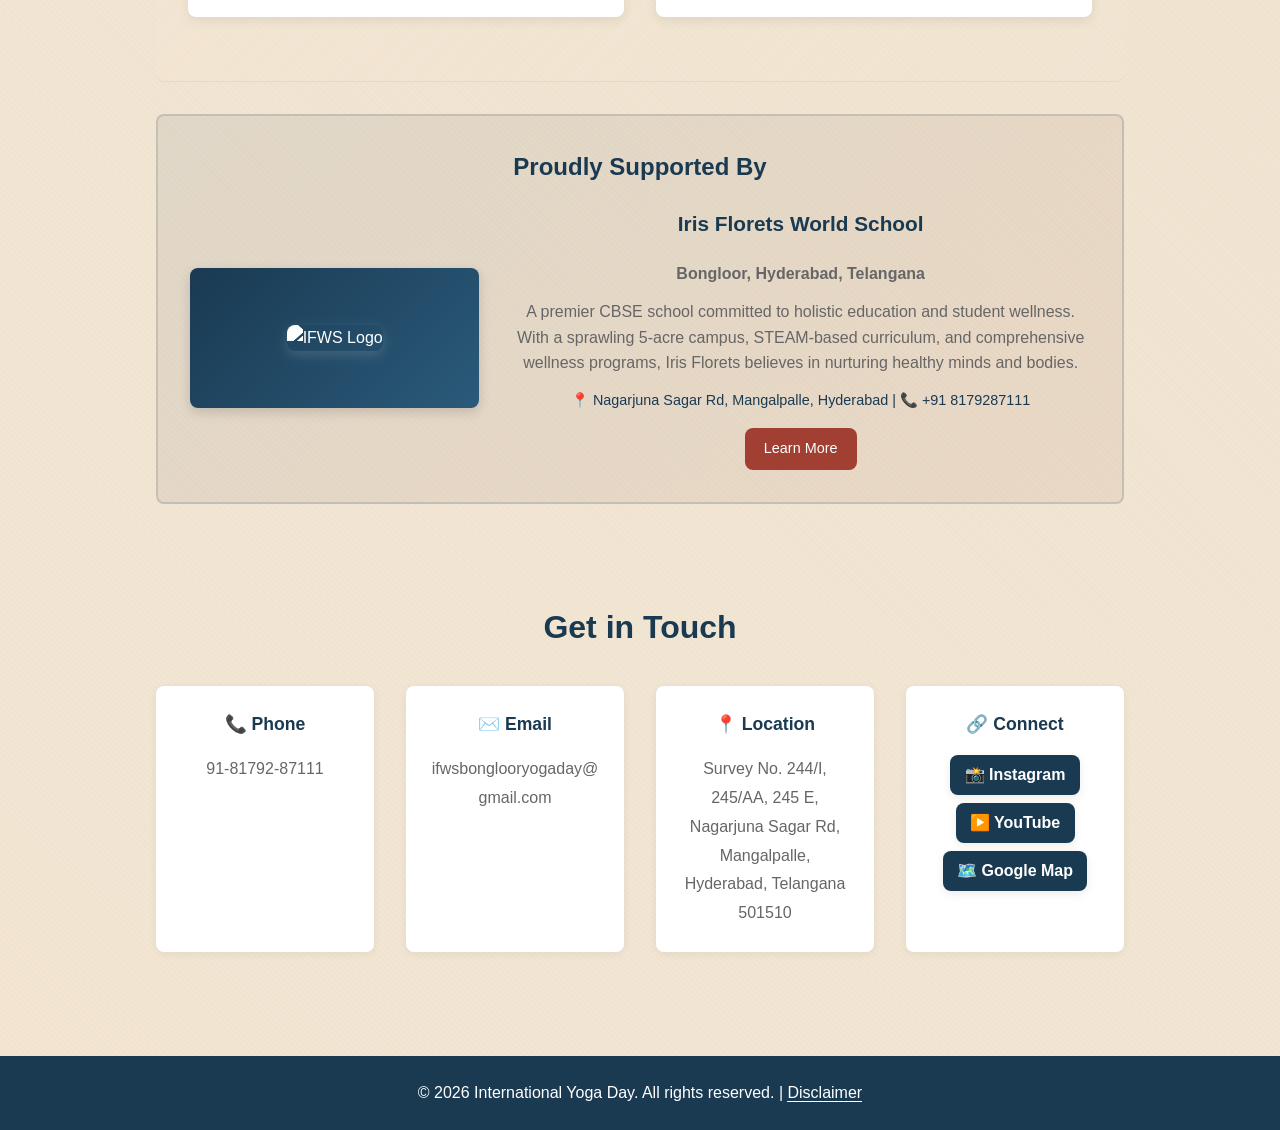
==== commit bffa422d: "updated image." ====
--- a/served_index.html
+++ b/served_index.html
@@ -3,7 +3,7 @@
 <head>
   <meta charset="utf-8" />
   <meta name="viewport" content="width=device-width,initial-scale=1" />
-  <title>IFWSBongloor International Yoga Day 2026 — Register Now</title>
+  <title>Iris Florets World School — Bloom & Breathe Grand Yoga Celebrations</title>
   <link rel="stylesheet" href="styles.css" />
   <script type="text/javascript" src="https://cdn.jsdelivr.net/npm/@emailjs/browser@3/dist/index.min.js"></script>
 </head>
@@ -11,8 +11,8 @@
   <header class="site-header">
     <div class="container">
       <div class="header-content">
-        <h1>International Yoga Day 2026</h1>
-        <p class="subtitle">Celebrate Health, Wellness & Harmony Through Yoga</p>
+        <h1>Iris Florets World School</h1>
+        <p class="subtitle">Bloom & Breathe — Grand Yoga Celebrations</p>
       </div>
     </div>
   </header>
@@ -37,11 +37,12 @@
     <!-- Hero Section -->
     <section class="hero">
       <div class="hero-text">
-        <h2>Participate in India's Largest Yoga Day Program</h2>
-        <p>Join thousands of participants and receive a digital participation certificate. Open to everyone—students, professionals, homemakers, seniors, and all.</p>
-        <a class="button button-primary" href="#register">Participate & Get Certificate</a>
-      </div>
-      <img class="hero-image" src="assets/whatsapp.jpg" alt="International Yoga Day" />
+        <h2>Bloom & Breathe Grand Yoga Celebrations</h2>
+        <p>Join us at IFWS Bongloor Campus on 21st June 2026 from 6:30 AM onwards for a rejuvenating morning of yoga, mindfulness and community wellness.</p>
+        <p style="margin:0.5rem 0 1rem; font-weight:700;">Location: IFWS Bongloor Campus · Date: 21st June 2026 · Time: 6:30 AM onwards</p>
+        <a class="button button-primary" href="#register">Register for the Celebration</a>
+      </div>
+      <img class="hero-image" src="assets/main.jpeg" alt="Grand Yoga Celebrations" />
     </section>
 
     <!-- About Section -->
--- a/styles.css
+++ b/styles.css
@@ -226,16 +226,15 @@
   width: 100%;
   height: auto;
   border-radius: var(--border-radius);
-  object-fit: cover;
-  box-shadow: 0 4px 12px rgba(0,0,0,0.1);
 }
 
 @media (max-width: 768px) {
-  .hero {
-    grid-template-columns: 1fr;
-    padding: 1.5rem;
-  }
-}
+   .hero {
+     grid-template-columns: 1fr;
+     padding: 1.5rem;
+   }
+ }
+ 
 
 /* Cards & Grid */
 .grid-2 {
@@ -576,6 +575,18 @@
   margin: 0;
   color: var(--muted);
   line-height: 1.8;
+  white-space: normal;
+  overflow-wrap: anywhere;
+  word-break: break-word;
+}
+
+.contact-item p a {
+  color: inherit;
+  text-decoration: none;
+  overflow-wrap: anywhere;
+  word-break: break-word;
+  display: inline;
+  max-width: 100%;
 }
 
 /* Social links (Connect) */
